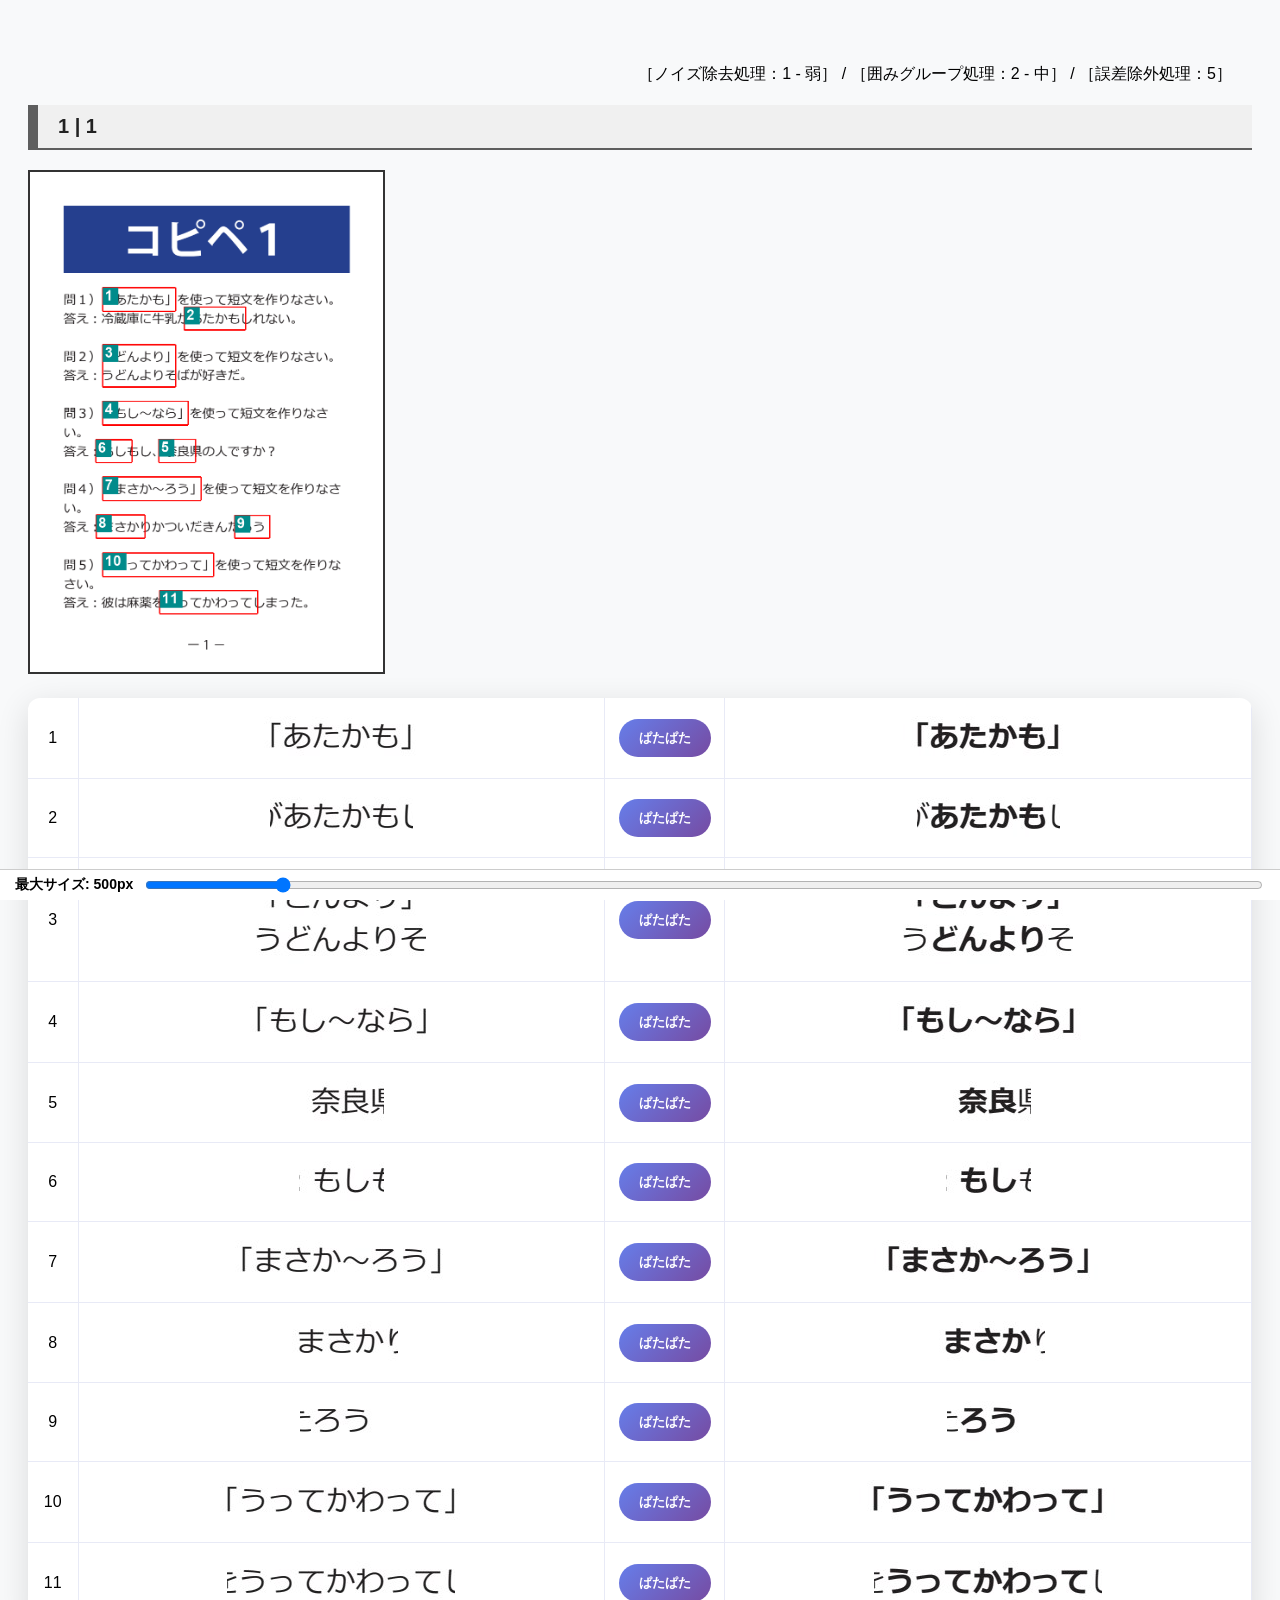
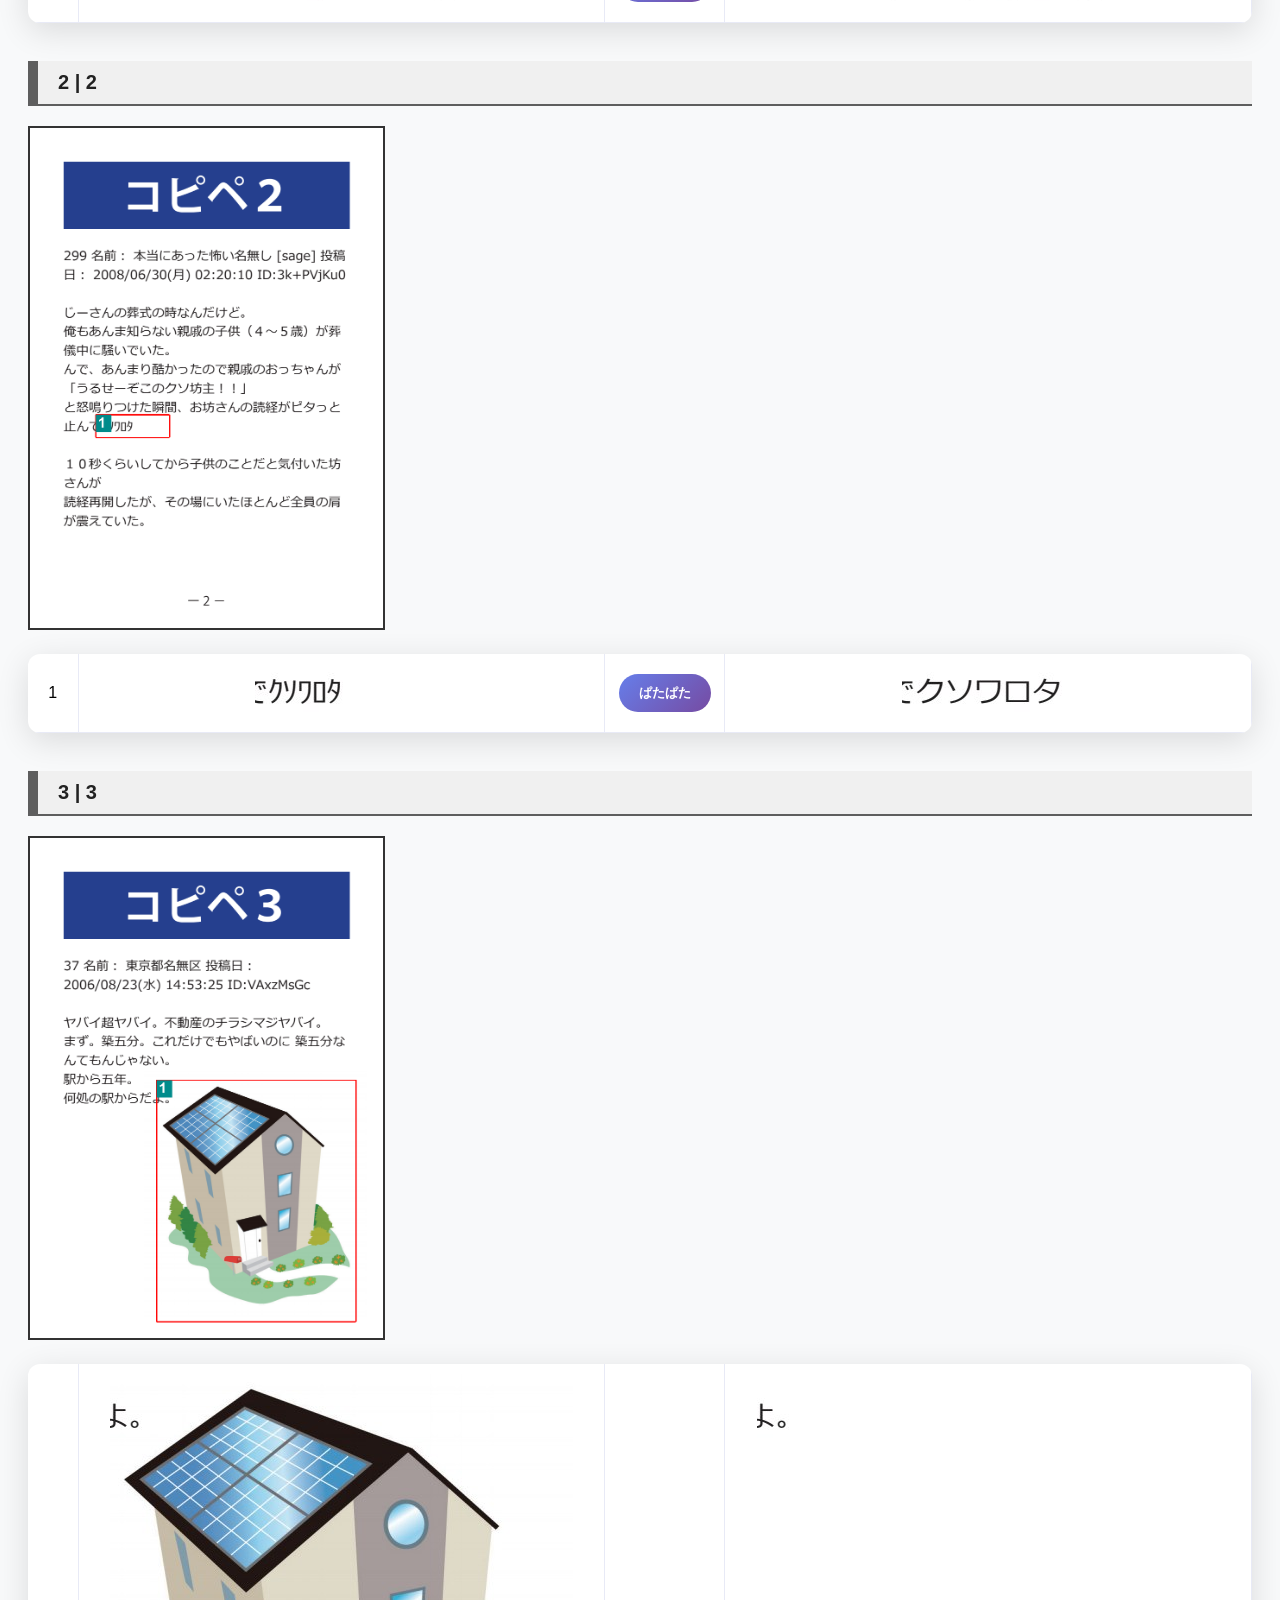
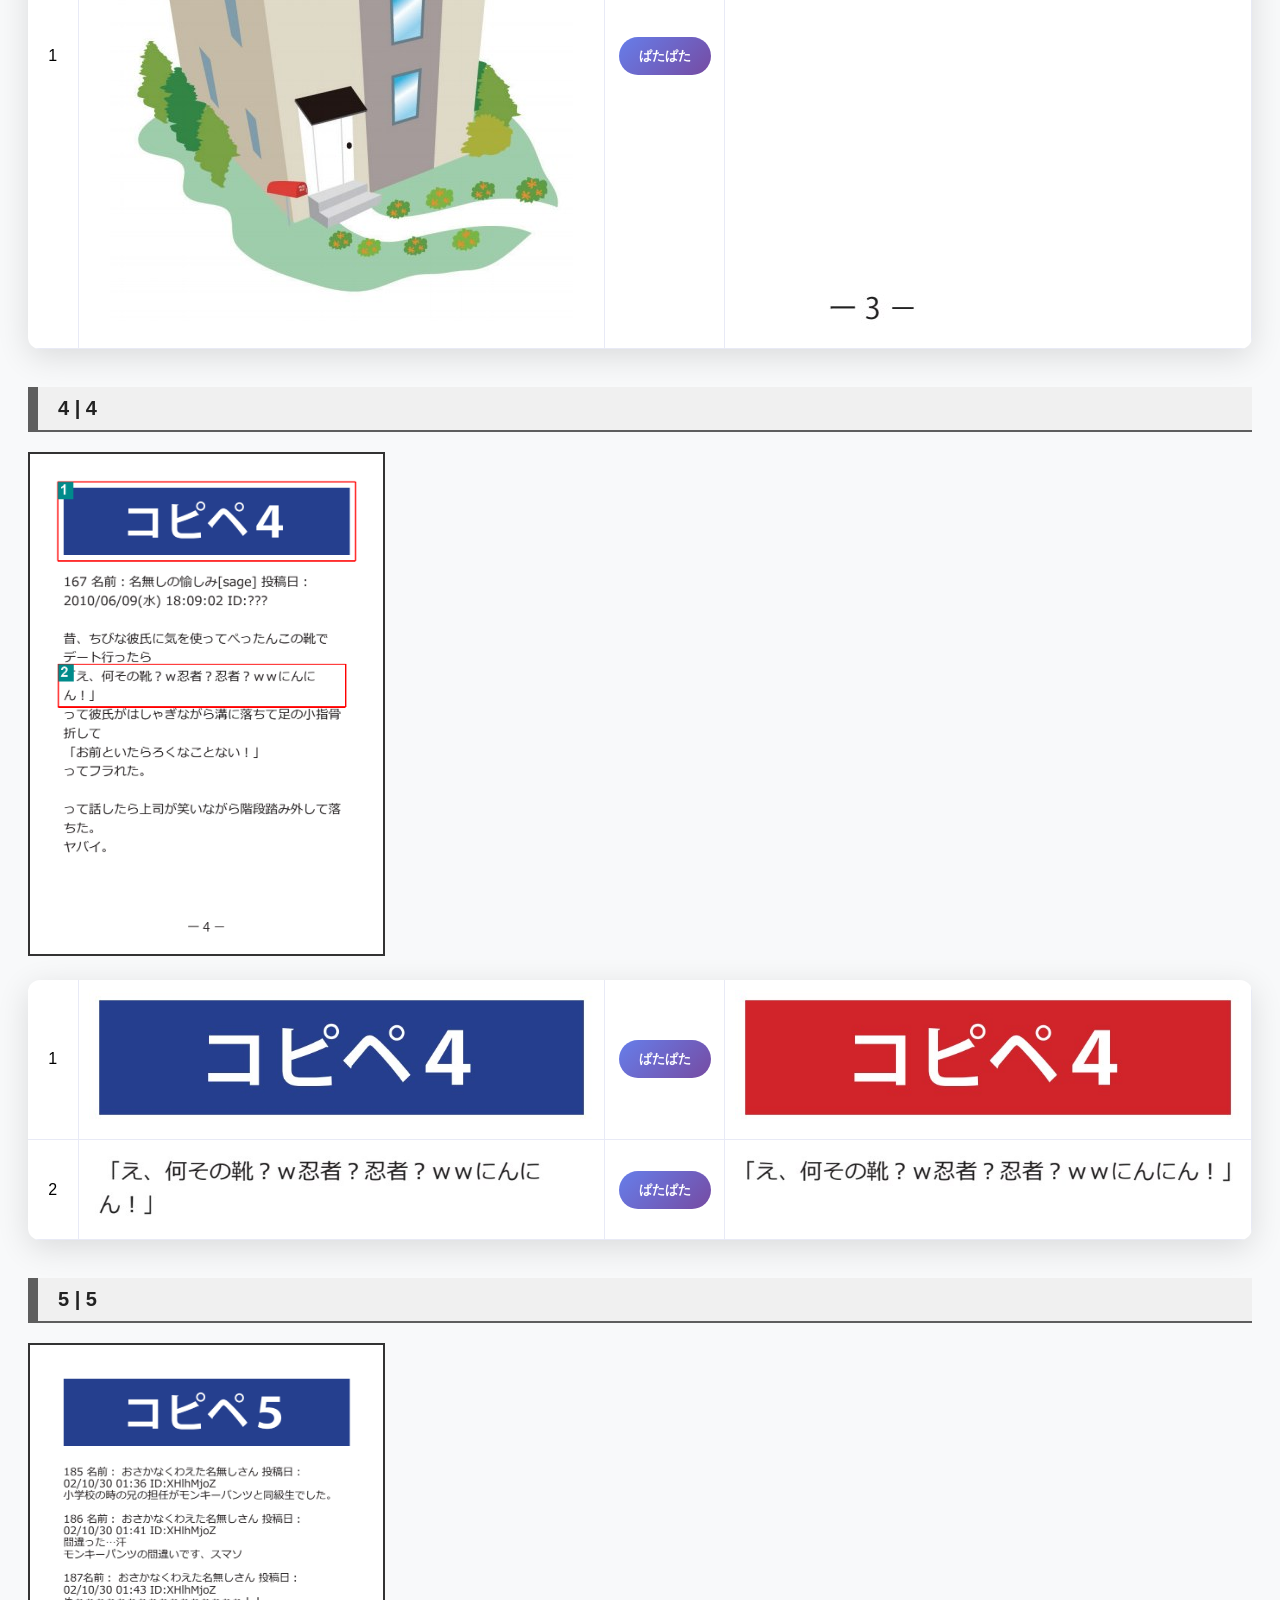
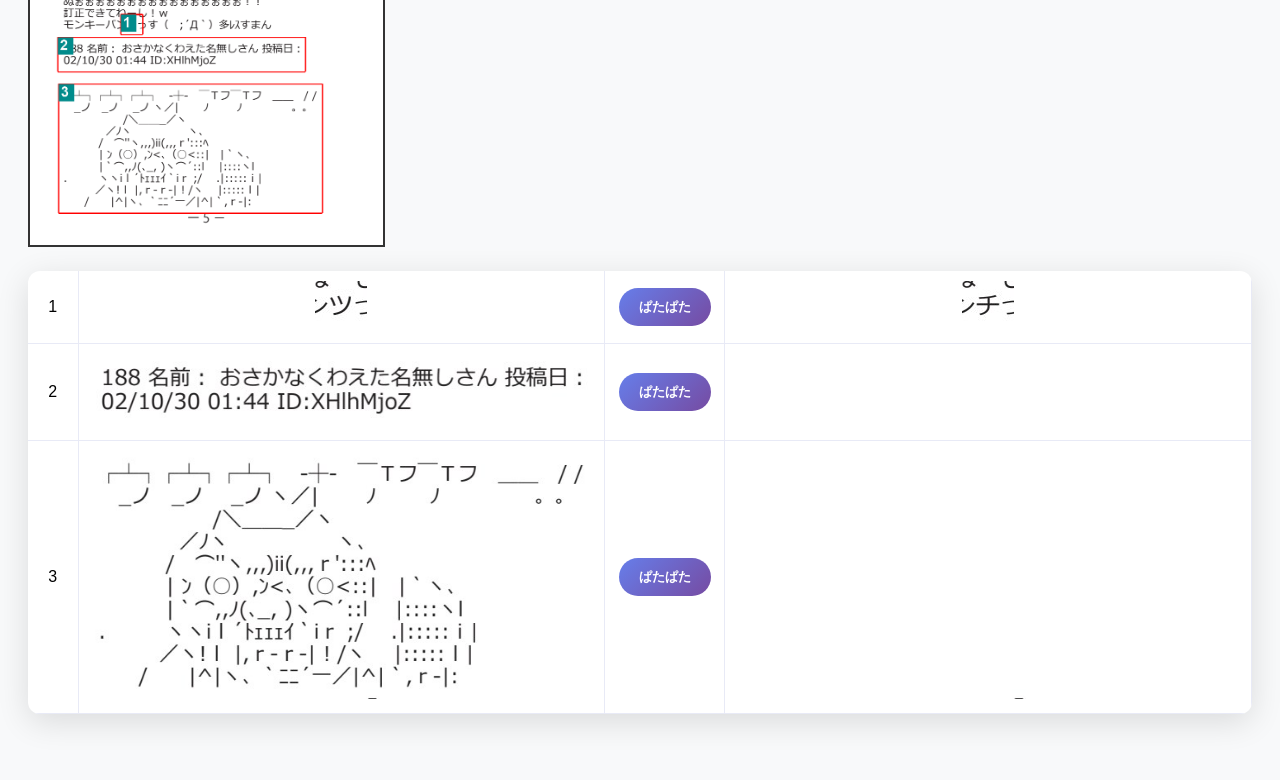
==== patapataList.html @ dcbbd9a2 "Add files via upload" ====
﻿<!DOCTYPE html>
<html><head><meta charset='utf-8'>
<title>ぱたぱた差分リスト</title>

<style>
body{font-family:'Segoe UI',sans-serif;background:#f8f9fa;padding:40px 20px}
h3{padding:.5em 1em;border-left:10px solid #5e5e5e;border-bottom:2px solid #5e5e5e;background:#f0f0f0;font-size:1.25rem;font-weight:bold;color:#222}
table{border-collapse:collapse;background:#fff;box-shadow:0 8px 32px rgba(0,0,0,.12);width:100%;table-layout:fixed;border-radius:12px;overflow:hidden}
td{border-bottom:1px solid #e8eaf6;border-right:1px solid #e8eaf6;padding:10px;text-align:center;vertical-align:middle}
.target-image{max-width:100%;height:auto;cursor:pointer}
.target-image:hover{transform:scale(1.05)}
.switch-btn{padding:10px 20px;cursor:pointer;background:linear-gradient(135deg,#667eea 0%,#764ba2 100%);color:#fff;border:none;border-radius:25px;font-weight:600}
@media print{
*{box-shadow:none!important;border-radius:0!important}
.no-print{display:none!important}
h3{break-before:page;background:#DDD!important;color:#000!important}
table{width:100%!important;border:1px solid #000!important;border-collapse:collapse}
td{border:1px solid #000!important}
.target-image{max-width:270px!important}
}
#modalOverlay{display:none;position:fixed;top:0;left:0;width:100vw;height:100vh;background:rgba(0,0,0,.8);z-index:1000;align-items:center;justify-content:center}
#modalContainer{width:95vw;height:95vh;display:flex;flex-direction:column}
#thresholdSlider,#zoomSlider{width:120px}
#toolbarHelp{flex:1;min-width:200px}
#diffCanvas{position:absolute;left:0;top:0;width:100%;height:100%;pointer-events:none}
#closeBtn,#diffModeBtn{padding:8px 16px;cursor:pointer}
#cursors{width:40px;height:40px;padding:0;justify-content:center;align-items:center;font-size:16px;cursor:pointer;background-color:#ddd;border:none;border-radius:50%}
#imageWrapper{flex:1;overflow:auto;display:flex;justify-content:flex-start;align-items:flex-start;min-height:0}
#imageWrapper.scrollable,#imageWrapper.scrollable *{cursor:grab}
#imageWrapper.dragging,#imageWrapper.dragging *{cursor:grabbing!important;user-select:none}
#toolbar{flex-shrink:0;display:flex;align-items:center;flex-wrap:wrap;gap:8px;background:rgba(255,255,255,.95);padding:8px 12px;border-top:1px solid #ccc}
#imageInner{display:inline-block;position:relative;flex-shrink:0;margin:auto}
#modalImgA{width:auto;height:auto;display:block;filter:url(#toBlueMono)}
#modalImgB{position:absolute;top:0;left:0;opacity:1;mix-blend-mode:multiply;cursor:default;user-select:none;transition:visibility .1s;filter:url(#toRedMono)}
</style>
<script>
let draggedElementId=null,originalMap={},swappedRows={},diffModeOn=false,DIFF_THRESHOLD=70;
function openModal(id){
  document.getElementById('bottomToolbar').style.display='none';
  const imgA=document.getElementById('imgA_'+id),imgB=document.getElementById('imgB_'+id),
        modalImgA=document.getElementById('modalImgA'),modalImgB=document.getElementById('modalImgB');
  if(imgA&&imgB){
    modalImgA.src=imgA.src;modalImgB.src=imgB.src;
    modalImgB.style.top='0px';modalImgB.style.left='0px';
    modalImgA.style.visibility=modalImgB.style.visibility='visible';
    document.getElementById('modalOverlay').style.display='flex';
    setTimeout(()=>{
      applyZoom();
      const wrapper=document.getElementById('imageWrapper');
      wrapper.scrollLeft=(wrapper.scrollWidth-wrapper.clientWidth)/2;
      wrapper.scrollTop=(wrapper.scrollHeight-wrapper.clientHeight)/2;
      diffModeOn?showDiffMode():showNormalMode()
    },50)
  }
}
function showDiffMode(){
  renderDiffHighlight();
  document.getElementById('diffCanvas').style.display='block';
  document.getElementById('modalImgA').style.opacity=document.getElementById('modalImgB').style.opacity=0;
  document.getElementById('diffModeBtn').textContent='通常表示';
  document.getElementById('thresholdControls').style.display='';
  diffModeOn=true
}
function showNormalMode(){
  document.getElementById('diffCanvas').style.display='none';
  document.getElementById('modalImgA').style.opacity=document.getElementById('modalImgB').style.opacity=1;
  document.getElementById('diffModeBtn').textContent='差分表示';
  document.getElementById('thresholdControls').style.display='none';
  diffModeOn=false
}
function toggleDiffMode(){diffModeOn?showNormalMode():showDiffMode()}
function closeModal(){
  document.getElementById('modalOverlay').style.display='none';
  document.getElementById('bottomToolbar').style.display='flex'
}
window.addEventListener('load',()=>{
  document.querySelectorAll('tr').forEach(tr=>{
    const a=tr.querySelector('img[id^="imgA_"]'),b=tr.querySelector('img[id^="imgB_"]');
    if(a&&b){
      const id=a.id.replace('imgA_','');
      originalMap[id]={a:a.src,b:b.src};
      [a,b].forEach(img=>{
        img.draggable=true;
        img.addEventListener('dragstart',handleDragStart);
        img.addEventListener('dragend',handleDragEnd);
        img.addEventListener('dragover',handleDragOver);
        img.addEventListener('drop',handleDrop);
        img.onclick=()=>openModal(id)
      })
    }
  });
  document.getElementById('imageWrapper').addEventListener('wheel',function(e){
    e.preventDefault();
    const slider=document.getElementById('zoomSlider');
    let zoom=parseInt(slider.value)+(e.deltaY<0?10:-10);
    slider.value=Math.max(parseInt(slider.min),Math.min(parseInt(slider.max),zoom));
    document.getElementById('zoomValue').textContent=slider.value+'%';
    applyZoom()
  },{passive:false});
  document.getElementById('zoomSlider').addEventListener('input',function(){document.getElementById('zoomValue').textContent=this.value+'%';applyZoom()});
  document.getElementById('thresholdSlider').addEventListener('input',function(){
    DIFF_THRESHOLD=parseInt(this.value);
    document.getElementById('thresholdValue').textContent=DIFF_THRESHOLD;
    if(diffModeOn)renderDiffHighlight()
  });
  setupImageWrapperDragScroll();
  window.addEventListener('resize',updateWrapperScrollable)
});
document.addEventListener('keydown',e=>{
  const modal=document.getElementById('modalOverlay'),modalImgB=document.getElementById('modalImgB');
  if(modal.style.display!=='flex')return;
  if(e.key==='Escape'){closeModal();return}
  const step=e.shiftKey?10:1;
  let left=parseFloat(modalImgB.style.left||0),top=parseFloat(modalImgB.style.top||0),moved=false;
  if(['ArrowLeft','ArrowRight','ArrowUp','ArrowDown'].includes(e.key))e.preventDefault();
  if(e.key==='ArrowLeft'){left-=step;moved=true}
  else if(e.key==='ArrowRight'){left+=step;moved=true}
  else if(e.key==='ArrowUp'){top-=step;moved=true}
  else if(e.key==='ArrowDown'){top+=step;moved=true}
  if(moved){modalImgB.style.left=left+'px';modalImgB.style.top=top+'px';renderDiffHighlight()}
});
function swapRow(id){
  const a=document.getElementById('imgA_'+id),b=document.getElementById('imgB_'+id),tmp=a.src;
  a.src=b.src;b.src=tmp;
  swappedRows[id]=!swappedRows[id];
  document.getElementById('btn_'+id).style.background=swappedRows[id]?'linear-gradient(135deg,#e74c3c 0%,#c0392b 100%)':'linear-gradient(135deg,#667eea 0%,#764ba2 100%)'
}
window.addEventListener('beforeprint',()=>{
  for(var id in originalMap){
    const a=document.getElementById('imgA_'+id),b=document.getElementById('imgB_'+id);
    if(a&&b){a.src=originalMap[id].a;b.src=originalMap[id].b}
  }
});
function handleDragStart(e){draggedElementId=e.target.id;e.dataTransfer.effectAllowed='copyMove';e.target.style.opacity='0.4'}
function handleDragEnd(e){e.target.style.opacity='1'}
function handleDragOver(e){e.preventDefault()}
function handleDrop(e){
  e.preventDefault();
  const sourceImg=document.getElementById(draggedElementId);
  if(!sourceImg||sourceImg===e.target)return;
  const tempSrc=sourceImg.src;sourceImg.src=e.target.src;e.target.src=tempSrc
}
function renderDiffHighlight(){
  const imgA=document.getElementById('modalImgA'),imgB=document.getElementById('modalImgB'),canvas=document.getElementById('diffCanvas');
  if(!imgA.src||!imgB.src||!imgA.naturalWidth)return;
  const w=imgA.naturalWidth,h=imgA.naturalHeight;
  canvas.width=w;canvas.height=h;canvas.style.width=imgA.clientWidth+'px';canvas.style.height=imgA.clientHeight+'px';
  const cA=document.createElement('canvas'),cB=document.createElement('canvas');
  cA.width=cB.width=w;cA.height=cB.height=h;
  cA.getContext('2d').drawImage(imgA,0,0,w,h);
  const scale=w/(imgA.clientWidth||w);
  cB.getContext('2d').drawImage(imgB,parseFloat(imgB.style.left||0)*scale,parseFloat(imgB.style.top||0)*scale,w,h);
  const dataA=cA.getContext('2d').getImageData(0,0,w,h).data,dataB=cB.getContext('2d').getImageData(0,0,w,h).data,out=canvas.getContext('2d').createImageData(w,h);
  for(let i=0;i<dataA.length;i+=4){
    const diff=Math.abs(dataA[i]-dataB[i])+Math.abs(dataA[i+1]-dataB[i+1])+Math.abs(dataA[i+2]-dataB[i+2]);
    if(dataB[i+3]>0&&diff>DIFF_THRESHOLD){out.data[i]=255;out.data[i+1]=0;out.data[i+2]=255;out.data[i+3]=255}
    else{
      const gray=(dataA[i]+dataA[i+1]+dataA[i+2])/3,dimmed=255-(255-gray)*0.35;
      out.data[i]=out.data[i+1]=out.data[i+2]=dimmed;out.data[i+3]=255
    }
  }
  canvas.getContext('2d').putImageData(out,0,0)
}
function applyZoom(){
  const imgA=document.getElementById('modalImgA'),imgB=document.getElementById('modalImgB'),zoom=parseInt(document.getElementById('zoomSlider').value)/100;
  const wrapper=document.getElementById('imageWrapper');
  const oldW=parseFloat(imgA.style.width)||imgA.naturalWidth||1;
  const oldH=parseFloat(imgA.style.height)||imgA.naturalHeight||1;
  const wasScrollable=wrapper.classList.contains('scrollable');
  const centerX=wasScrollable?(wrapper.scrollLeft+wrapper.clientWidth/2):(oldW/2);
  const centerY=wasScrollable?(wrapper.scrollTop+wrapper.clientHeight/2):(oldH/2);
  const w=Math.round(imgA.naturalWidth*zoom),h=Math.round(imgA.naturalHeight*zoom);
  imgA.style.width=imgB.style.width=document.getElementById('diffCanvas').style.width=w+'px';
  imgA.style.height=imgB.style.height=document.getElementById('diffCanvas').style.height=h+'px';
  if(diffModeOn)renderDiffHighlight();
  updateWrapperScrollable();
  const ratioX=w/oldW,ratioY=h/oldH;
  wrapper.scrollLeft=centerX*ratioX-wrapper.clientWidth/2;
  wrapper.scrollTop=centerY*ratioY-wrapper.clientHeight/2;
}
function updateWrapperScrollable(){
  const wrapper=document.getElementById('imageWrapper');
  wrapper.classList.toggle('scrollable',wrapper.scrollWidth>wrapper.clientWidth||wrapper.scrollHeight>wrapper.clientHeight)
}
function setupImageWrapperDragScroll(){
  const wrapper=document.getElementById('imageWrapper');
  let isDragging=false,startX=0,startY=0,startScrollLeft=0,startScrollTop=0;
  wrapper.addEventListener('mousedown',e=>{
    if(!wrapper.classList.contains('scrollable'))return;
    isDragging=true;startX=e.pageX;startY=e.pageY;
    startScrollLeft=wrapper.scrollLeft;startScrollTop=wrapper.scrollTop;
    wrapper.classList.add('dragging');e.preventDefault()
  });
  document.addEventListener('mousemove',e=>{
    if(!isDragging)return;
    e.preventDefault();
    wrapper.scrollLeft=startScrollLeft-(e.pageX-startX);
    wrapper.scrollTop=startScrollTop-(e.pageY-startY)
  });
  document.addEventListener('mouseup',()=>{if(isDragging){isDragging=false;wrapper.classList.remove('dragging')}});
  wrapper.addEventListener('mouseleave',()=>{if(isDragging){isDragging=false;wrapper.classList.remove('dragging')}})
}
function updateImageSize(val){
  document.getElementById('val_size').innerText=val;
  const targetSize=parseInt(val),images=document.getElementsByClassName('target-image');
  for(let img of images){
    const nw=img.naturalWidth,nh=img.naturalHeight;
    if(!nw||!nh)continue;
    const maxWidthPx=Math.min(targetSize,nw),maxHeightPx=maxWidthPx*(nh/nw);
    img.style.maxWidth=`calc(min(${maxWidthPx}px, 100%))`;
    img.style.maxHeight=maxHeightPx+'px';img.style.width='auto';img.style.height='auto'
  }
}
function moveOverlay(dx,dy){
  const modalImgB=document.getElementById('modalImgB');
  modalImgB.style.left=(parseFloat(modalImgB.style.left||0)+dx)+'px';
  modalImgB.style.top=(parseFloat(modalImgB.style.top||0)+dy)+'px';
  if(diffModeOn)renderDiffHighlight()
}
let moveInterval=null,delayTimeout=null;
function startMoving(dx,dy){
  stopMoving();moveOverlay(dx,dy);
  delayTimeout=setTimeout(()=>{moveInterval=setInterval(()=>moveOverlay(dx,dy),50)},300)
}
function stopMoving(){
  if(delayTimeout){clearTimeout(delayTimeout);delayTimeout=null}
  if(moveInterval){clearInterval(moveInterval);moveInterval=null}
}
</script>
</head><body>
<svg width="0" height="0" style="position:absolute"><defs><filter id="toBlueMono"><feColorMatrix type="matrix" values="0.33 0.33 0.33 0 0 0 0 0 0 1 0 0 0 0 1 0 0 0 1 0"/></filter><filter id="toRedMono"><feColorMatrix type="matrix" values="0 0 0 0 1 0.33 0.33 0.33 0 0 0 0 0 0 1 0 0 0 1 0"/></filter></defs></svg>
<div class="no-print" style='text-align: right; margin: 10px 20px;'>
<p>［ノイズ除去処理：1 - 弱］ / ［囲みグループ処理：2 - 中］ / ［誤差除外処理：5］</p>
</div>
<div id="bottomToolbar" class="no-print" style='position: fixed; bottom: 0; left: 0; width: 100%; box-sizing: border-box; background: #ffffff; border-top: 1px solid #ccc; padding: 5px 15px; z-index: 9999; display: flex; align-items: center; gap: 10px;'>
  <label style='font-weight: bold; white-space: nowrap; font-size: 14px;'>
    最大サイズ: <span id="val_size">500</span>px
  </label>
  <input type="range" id="range_size" min="300" max="2000" step="10" value="500" 
         oninput="updateImageSize(this.value)" style="flex-grow: 1; min-width: 50px;">
</div>
<div class='report-section'>
  <h3>1 | 1</h3>
  <div style='margin-bottom: 20px;'>
    <img src='[data-uri]' style='width: 353px; height: 500px; border: 2px solid #333;' />
  </div>
  <table>
    <colgroup><col style='width: 50px;'><col style='width: 45%;'><col class='no-print' style='width: 120px;'><col style='width: 45%;'></colgroup>
    <tr>
      <td>1</td>
<td><img id='imgA_78ed1a02_1' src='[data-uri]' class='target-image'></td>
<td class='no-print'><button id='btn_78ed1a02_1' class='switch-btn' onclick='swapRow("78ed1a02_1")'>ぱたぱた</button></td>
<td><img id='imgB_78ed1a02_1' src='[data-uri]' class='target-image'></td>
    </tr>
    <tr>
      <td>2</td>
<td><img id='imgA_78ed1a02_2' src='[data-uri]' class='target-image'></td>
<td class='no-print'><button id='btn_78ed1a02_2' class='switch-btn' onclick='swapRow("78ed1a02_2")'>ぱたぱた</button></td>
<td><img id='imgB_78ed1a02_2' src='[data-uri]' class='target-image'></td>
    </tr>
    <tr>
      <td>3</td>
<td><img id='imgA_78ed1a02_3' src='[data-uri]' class='target-image'></td>
<td class='no-print'><button id='btn_78ed1a02_3' class='switch-btn' onclick='swapRow("78ed1a02_3")'>ぱたぱた</button></td>
<td><img id='imgB_78ed1a02_3' src='[data-uri]' class='target-image'></td>
    </tr>
    <tr>
      <td>4</td>
<td><img id='imgA_78ed1a02_4' src='[data-uri]' class='target-image'></td>
<td class='no-print'><button id='btn_78ed1a02_4' class='switch-btn' onclick='swapRow("78ed1a02_4")'>ぱたぱた</button></td>
<td><img id='imgB_78ed1a02_4' src='[data-uri]' class='target-image'></td>
    </tr>
    <tr>
      <td>5</td>
<td><img id='imgA_78ed1a02_5' src='[data-uri]' class='target-image'></td>
<td class='no-print'><button id='btn_78ed1a02_5' class='switch-btn' onclick='swapRow("78ed1a02_5")'>ぱたぱた</button></td>
<td><img id='imgB_78ed1a02_5' src='[data-uri]' class='target-image'></td>
    </tr>
    <tr>
      <td>6</td>
<td><img id='imgA_78ed1a02_6' src='[data-uri]' class='target-image'></td>
<td class='no-print'><button id='btn_78ed1a02_6' class='switch-btn' onclick='swapRow("78ed1a02_6")'>ぱたぱた</button></td>
<td><img id='imgB_78ed1a02_6' src='[data-uri]' class='target-image'></td>
    </tr>
    <tr>
      <td>7</td>
<td><img id='imgA_78ed1a02_7' src='[data-uri]' class='target-image'></td>
<td class='no-print'><button id='btn_78ed1a02_7' class='switch-btn' onclick='swapRow("78ed1a02_7")'>ぱたぱた</button></td>
<td><img id='imgB_78ed1a02_7' src='[data-uri]' class='target-image'></td>
    </tr>
    <tr>
      <td>8</td>
<td><img id='imgA_78ed1a02_8' src='[data-uri]' class='target-image'></td>
<td class='no-print'><button id='btn_78ed1a02_8' class='switch-btn' onclick='swapRow("78ed1a02_8")'>ぱたぱた</button></td>
<td><img id='imgB_78ed1a02_8' src='[data-uri]' class='target-image'></td>
    </tr>
    <tr>
      <td>9</td>
<td><img id='imgA_78ed1a02_9' src='[data-uri]' class='target-image'></td>
<td class='no-print'><button id='btn_78ed1a02_9' class='switch-btn' onclick='swapRow("78ed1a02_9")'>ぱたぱた</button></td>
<td><img id='imgB_78ed1a02_9' src='[data-uri]' class='target-image'></td>
    </tr>
    <tr>
      <td>10</td>
<td><img id='imgA_78ed1a02_10' src='[data-uri]' class='target-image'></td>
<td class='no-print'><button id='btn_78ed1a02_10' class='switch-btn' onclick='swapRow("78ed1a02_10")'>ぱたぱた</button></td>
<td><img id='imgB_78ed1a02_10' src='[data-uri]' class='target-image'></td>
    </tr>
    <tr>
      <td>11</td>
<td><img id='imgA_78ed1a02_11' src='[data-uri]' class='target-image'></td>
<td class='no-print'><button id='btn_78ed1a02_11' class='switch-btn' onclick='swapRow("78ed1a02_11")'>ぱたぱた</button></td>
<td><img id='imgB_78ed1a02_11' src='[data-uri]' class='target-image'></td>
    </tr>
  </table>
</div><br>
<div class='report-section'>
  <h3>2 | 2</h3>
  <div style='margin-bottom: 20px;'>
    <img src='[data-uri]' style='width: 353px; height: 500px; border: 2px solid #333;' />
  </div>
  <table>
    <colgroup><col style='width: 50px;'><col style='width: 45%;'><col class='no-print' style='width: 120px;'><col style='width: 45%;'></colgroup>
    <tr>
      <td>1</td>
<td><img id='imgA_dc568512_1' src='[data-uri]' class='target-image'></td>
<td class='no-print'><button id='btn_dc568512_1' class='switch-btn' onclick='swapRow("dc568512_1")'>ぱたぱた</button></td>
<td><img id='imgB_dc568512_1' src='[data-uri]' class='target-image'></td>
    </tr>
  </table>
</div><br>
<div class='report-section'>
  <h3>3 | 3</h3>
  <div style='margin-bottom: 20px;'>
    <img src='[data-uri]' style='width: 353px; height: 500px; border: 2px solid #333;' />
  </div>
  <table>
    <colgroup><col style='width: 50px;'><col style='width: 45%;'><col class='no-print' style='width: 120px;'><col style='width: 45%;'></colgroup>
    <tr>
      <td>1</td>
<td><img id='imgA_bc2ca610_1' src='[data-uri]' class='target-image'></td>
<td class='no-print'><button id='btn_bc2ca610_1' class='switch-btn' onclick='swapRow("bc2ca610_1")'>ぱたぱた</button></td>
<td><img id='imgB_bc2ca610_1' src='[data-uri]' class='target-image'></td>
    </tr>
  </table>
</div><br>
<div class='report-section'>
  <h3>4 | 4</h3>
  <div style='margin-bottom: 20px;'>
    <img src='[data-uri]' style='width: 353px; height: 500px; border: 2px solid #333;' />
  </div>
  <table>
    <colgroup><col style='width: 50px;'><col style='width: 45%;'><col class='no-print' style='width: 120px;'><col style='width: 45%;'></colgroup>
    <tr>
      <td>1</td>
<td><img id='imgA_cd7bc5fa_1' src='[data-uri]' class='target-image'></td>
<td class='no-print'><button id='btn_cd7bc5fa_1' class='switch-btn' onclick='swapRow("cd7bc5fa_1")'>ぱたぱた</button></td>
<td><img id='imgB_cd7bc5fa_1' src='[data-uri]' class='target-image'></td>
    </tr>
    <tr>
      <td>2</td>
<td><img id='imgA_cd7bc5fa_2' src='[data-uri]' class='target-image'></td>
<td class='no-print'><button id='btn_cd7bc5fa_2' class='switch-btn' onclick='swapRow("cd7bc5fa_2")'>ぱたぱた</button></td>
<td><img id='imgB_cd7bc5fa_2' src='[data-uri]' class='target-image'></td>
    </tr>
  </table>
</div><br>
<div class='report-section'>
  <h3>5 | 5</h3>
  <div style='margin-bottom: 20px;'>
    <img src='[data-uri]' style='width: 353px; height: 500px; border: 2px solid #333;' />
  </div>
  <table>
    <colgroup><col style='width: 50px;'><col style='width: 45%;'><col class='no-print' style='width: 120px;'><col style='width: 45%;'></colgroup>
    <tr>
      <td>1</td>
<td><img id='imgA_fcc942e6_1' src='[data-uri]' class='target-image'></td>
<td class='no-print'><button id='btn_fcc942e6_1' class='switch-btn' onclick='swapRow("fcc942e6_1")'>ぱたぱた</button></td>
<td><img id='imgB_fcc942e6_1' src='[data-uri]' class='target-image'></td>
    </tr>
    <tr>
      <td>2</td>
<td><img id='imgA_fcc942e6_2' src='[data-uri]' class='target-image'></td>
<td class='no-print'><button id='btn_fcc942e6_2' class='switch-btn' onclick='swapRow("fcc942e6_2")'>ぱたぱた</button></td>
<td><img id='imgB_fcc942e6_2' src='[data-uri]' class='target-image'></td>
    </tr>
    <tr>
      <td>3</td>
<td><img id='imgA_fcc942e6_3' src='[data-uri]' class='target-image'></td>
<td class='no-print'><button id='btn_fcc942e6_3' class='switch-btn' onclick='swapRow("fcc942e6_3")'>ぱたぱた</button></td>
<td><img id='imgB_fcc942e6_3' src='[data-uri]' class='target-image'></td>
    </tr>
  </table>
</div><br>
<div id="modalOverlay" onclick="closeModal()"><div id="modalContainer" onclick="event.stopPropagation()"><div id="imageWrapper"><div id="imageInner"><img id="modalImgA" draggable="false"><img id="modalImgB" draggable="false"><canvas id="diffCanvas"></canvas></div></div><div id="toolbar"><button id="diffModeBtn" onclick="toggleDiffMode()">差分表示</button><span id="thresholdControls" style="margin-left:15px;display:none">差分感度<input type="range" id="thresholdSlider" min="30" max="400" value="70"><span id="thresholdValue">70</span></span><span style="margin-left:20px">倍率<input type="range" id="zoomSlider" min="30" max="1000" value="100" step="10"><span id="zoomValue">100%</span></span><span id="moveControls"> 位置調整 <button id="cursors" onmousedown="startMoving(-1,0)" onmouseup="stopMoving()" onmouseleave="stopMoving()">←</button><button id="cursors" onmousedown="startMoving(0,-1)" onmouseup="stopMoving()" onmouseleave="stopMoving()">↑</button><button id="cursors" onmousedown="startMoving(0,1)" onmouseup="stopMoving()" onmouseleave="stopMoving()">↓</button><button id="cursors" onmousedown="startMoving(1,0)" onmouseup="stopMoving()" onmouseleave="stopMoving()">→</button></span><button id="closeBtn" onclick="closeModal()" style="margin-left:auto">閉じる</button></div></div></div>
</body></html>
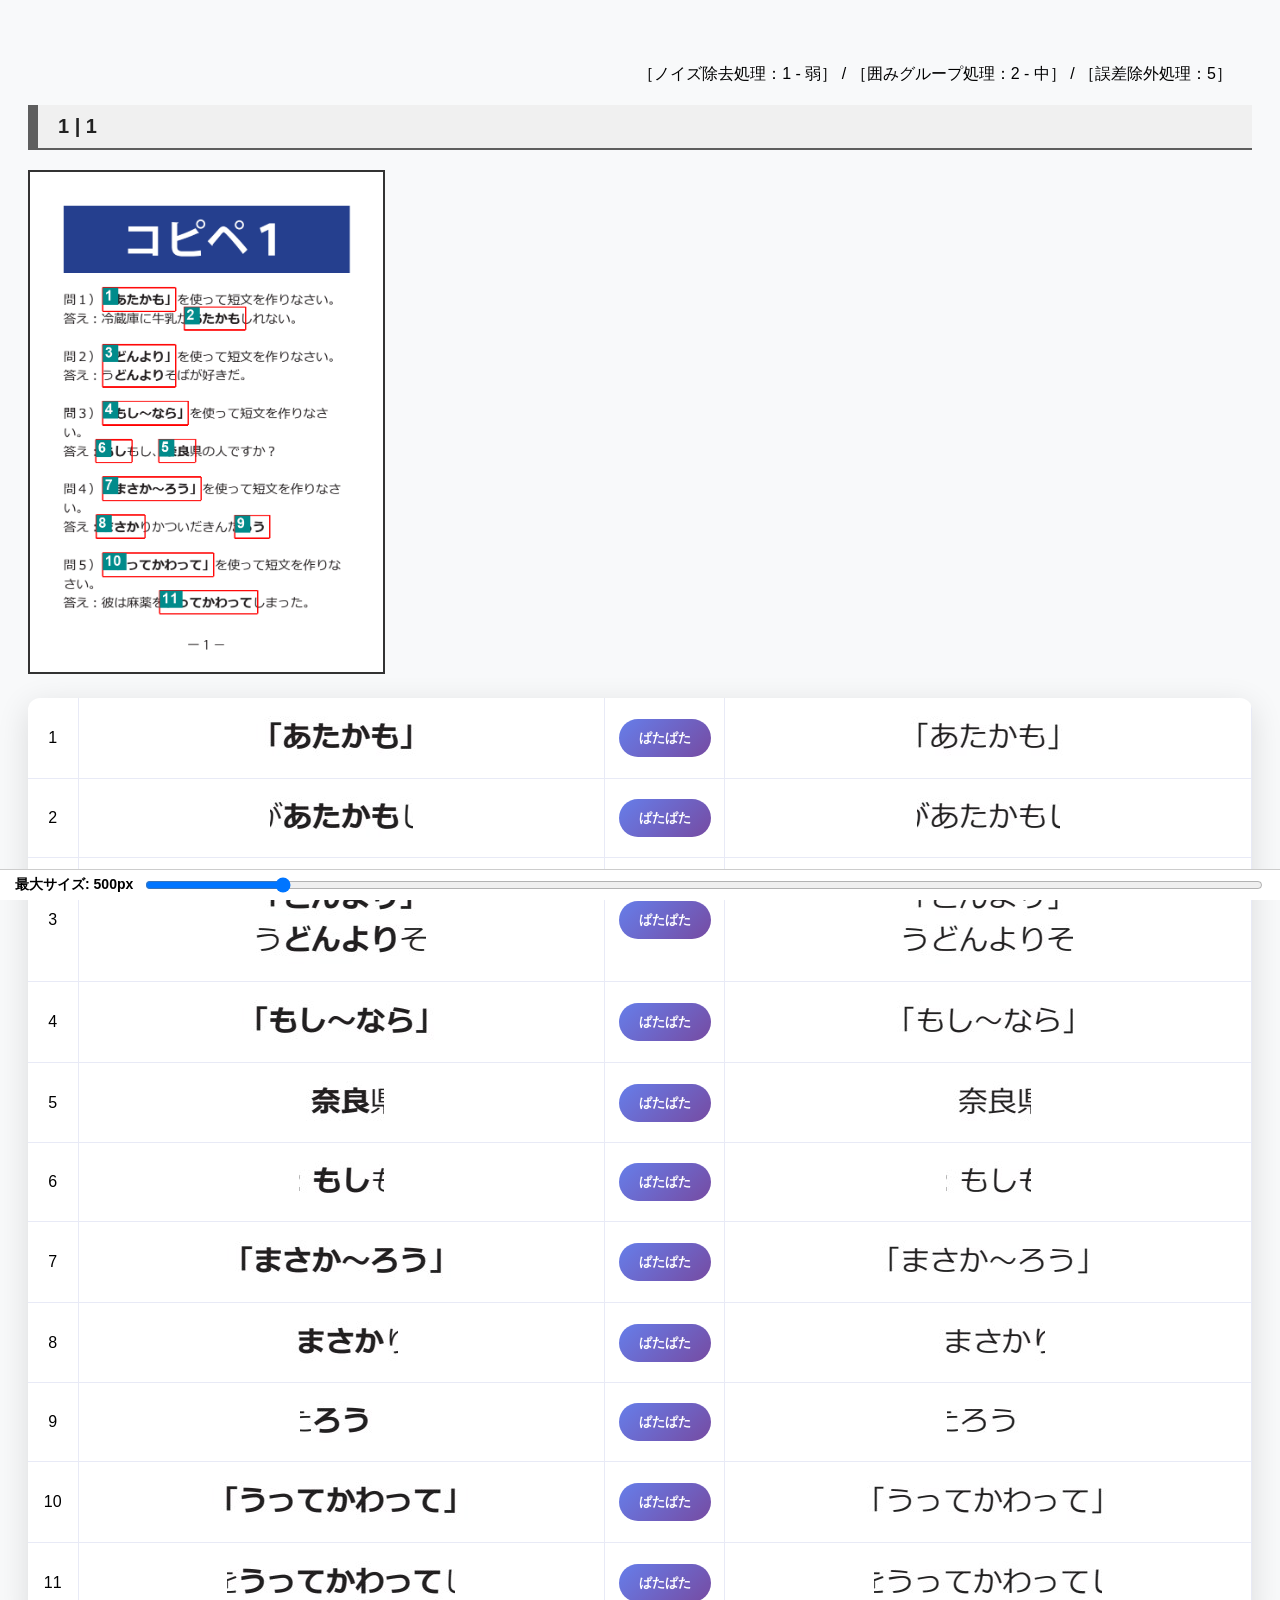
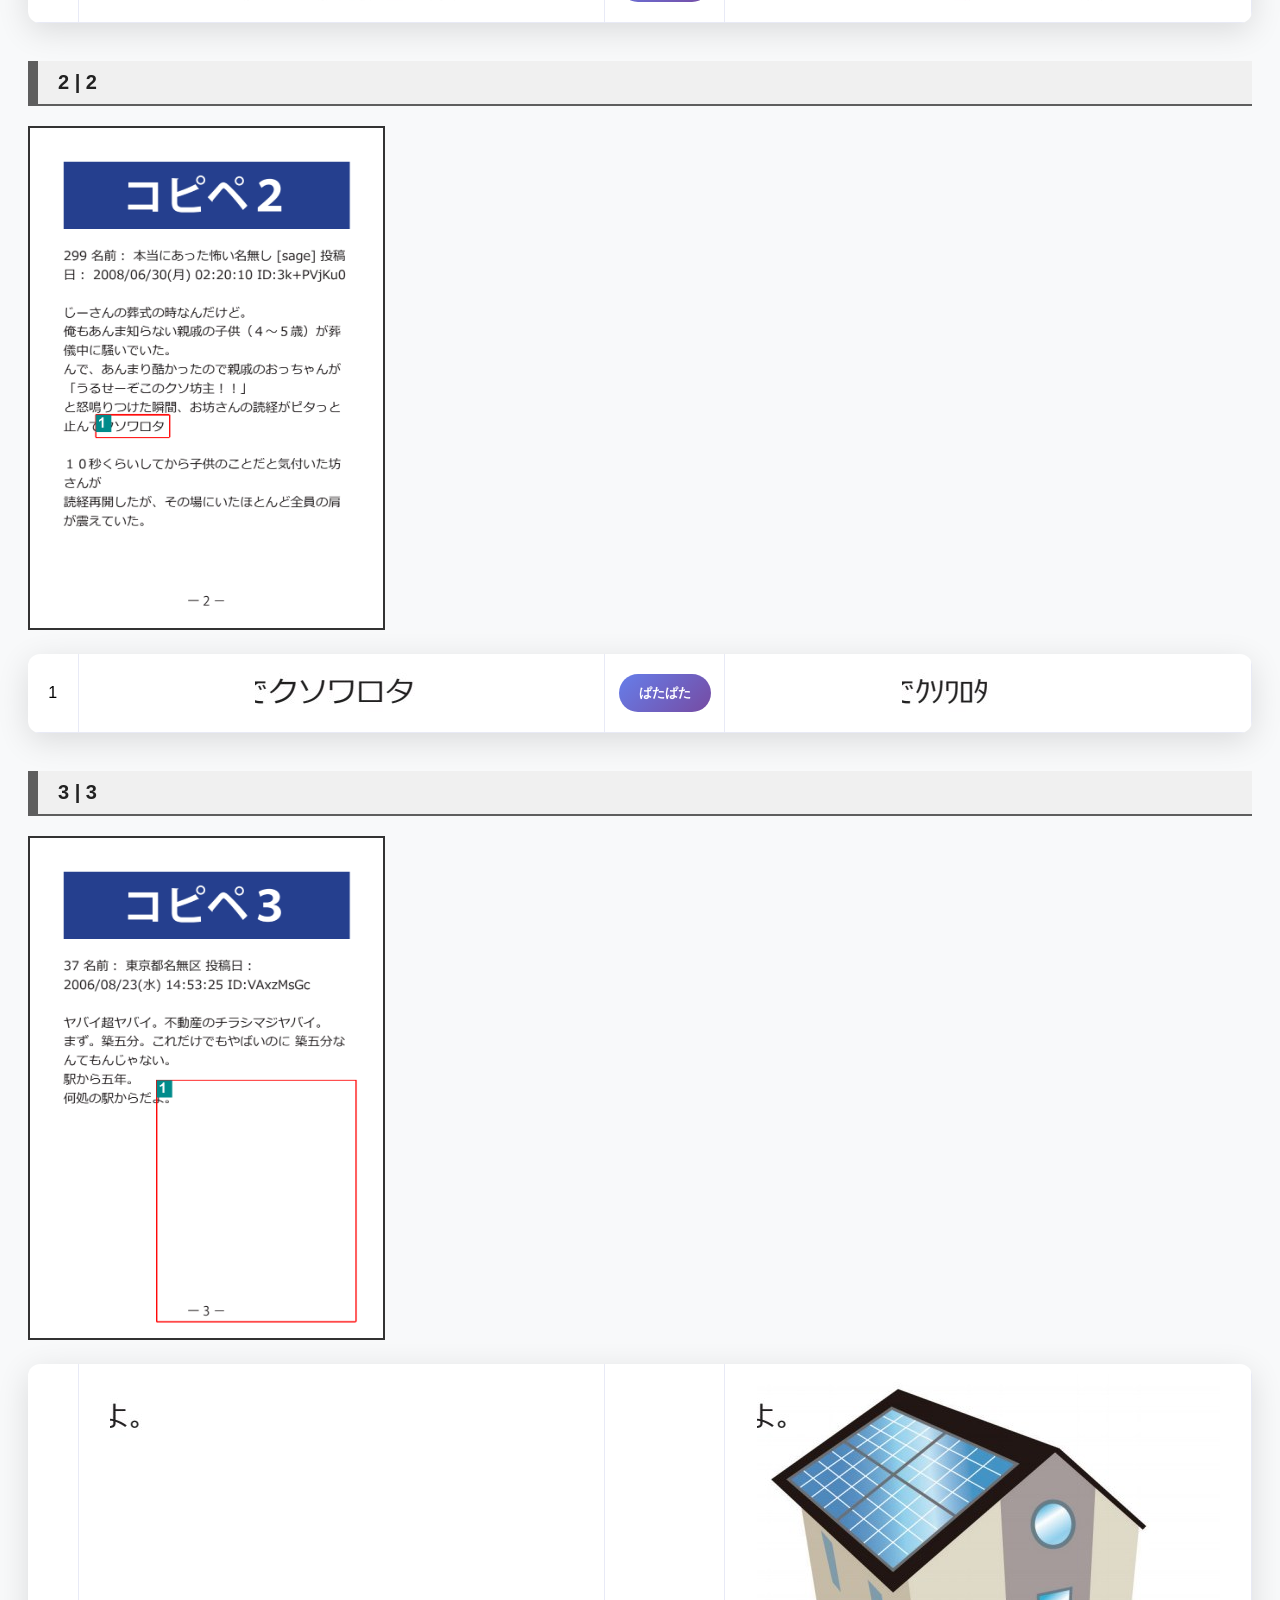
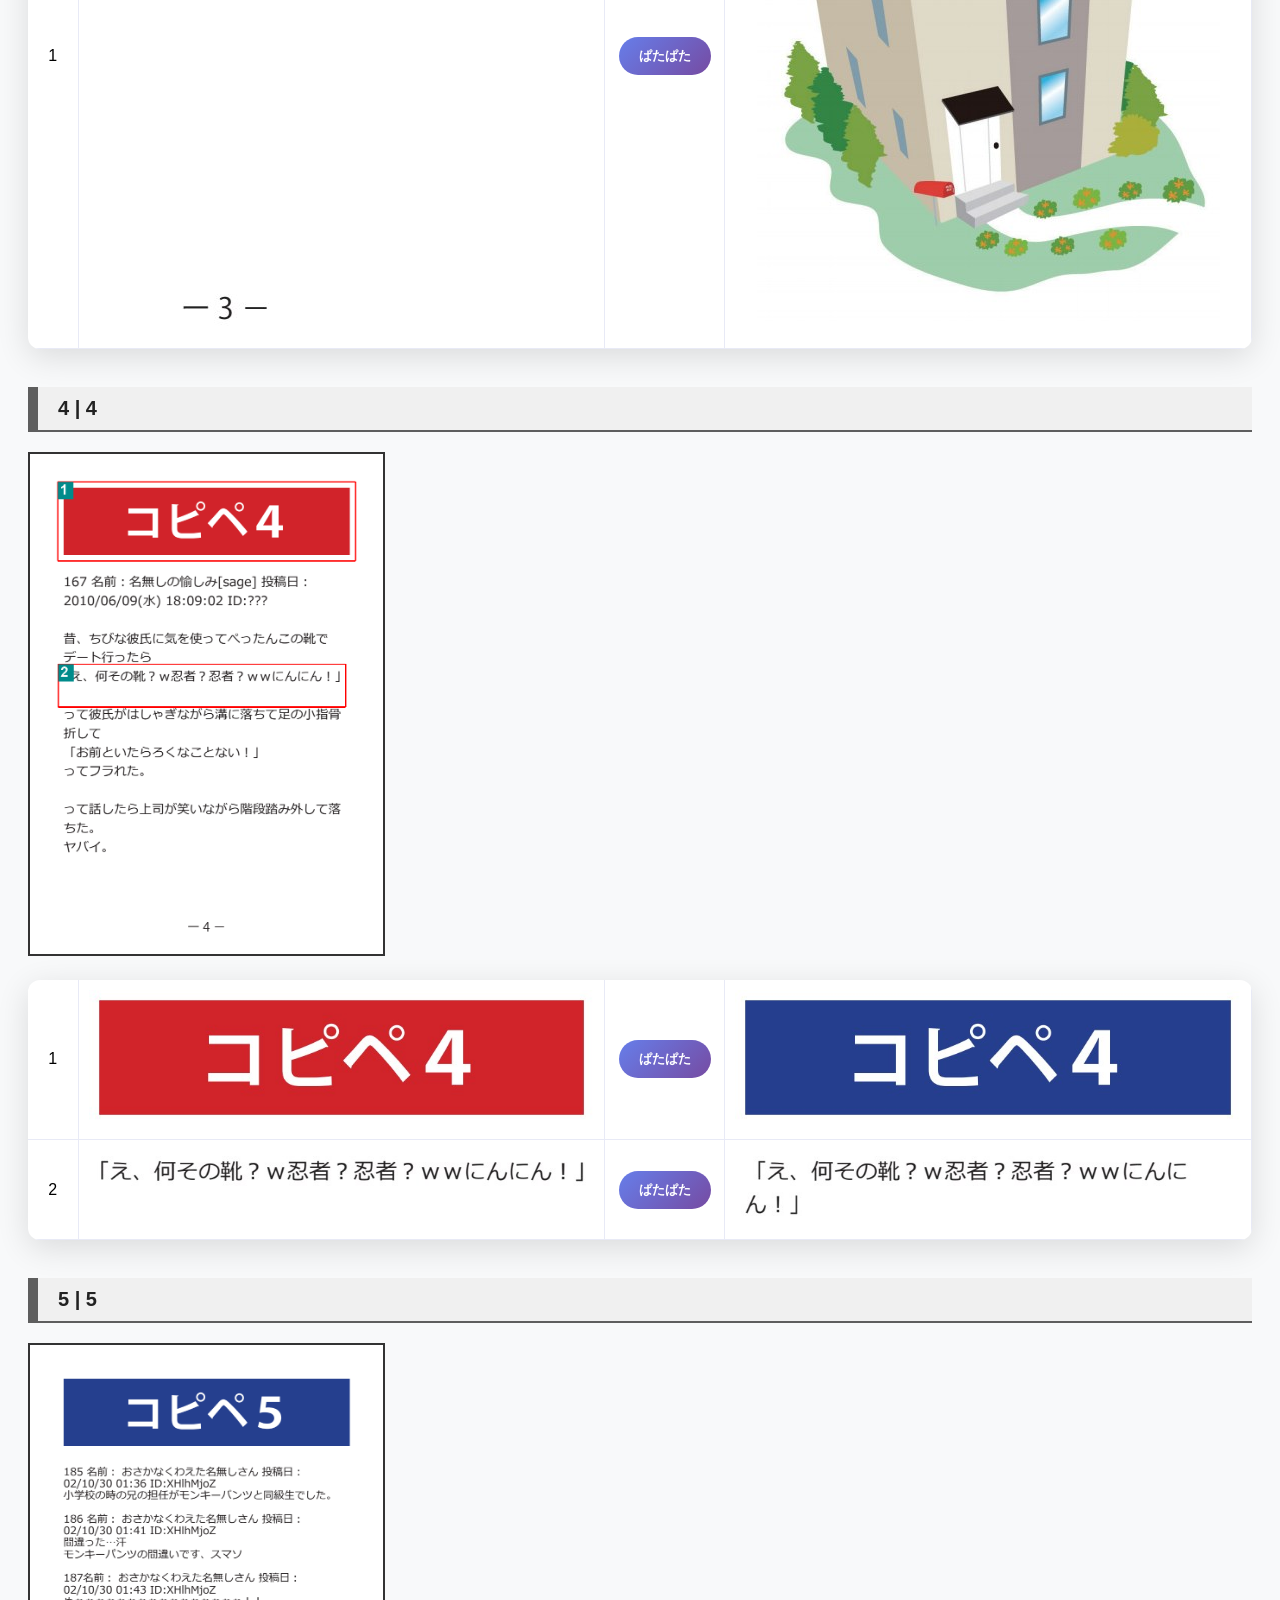
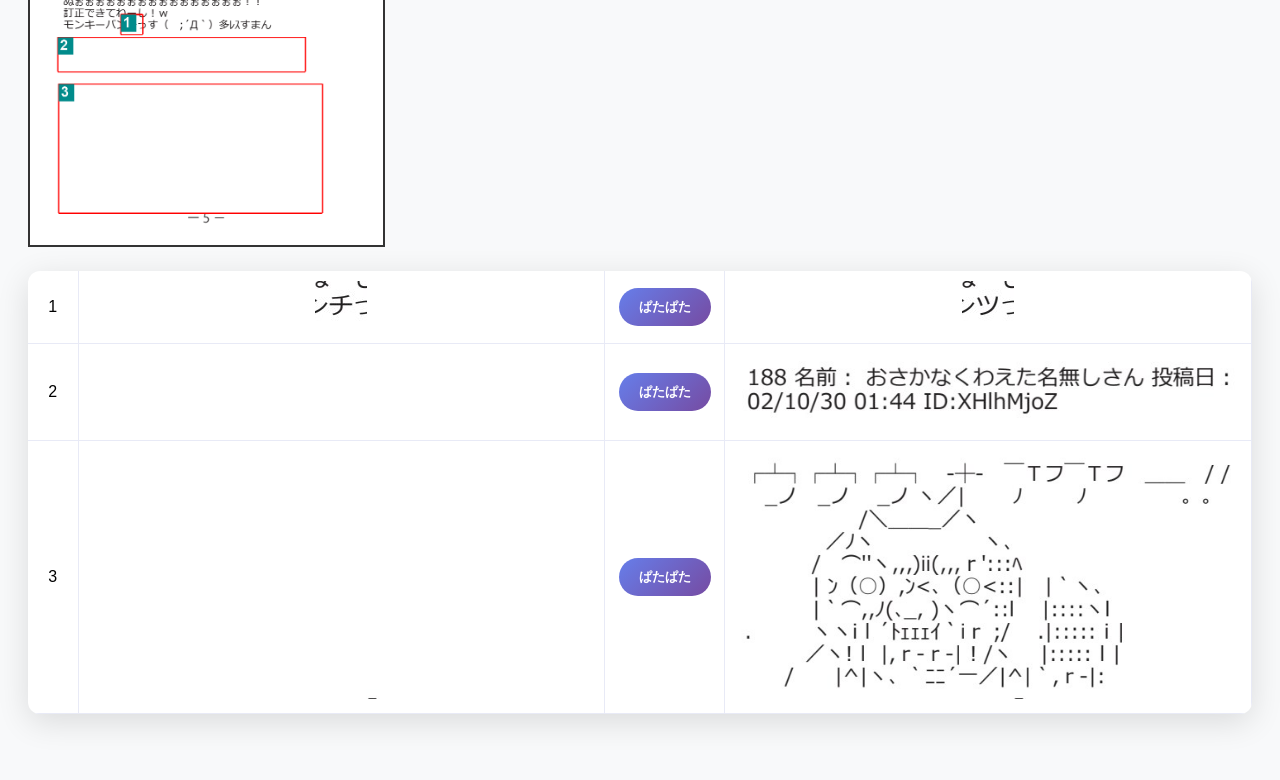
==== commit d0ba493f: "Add files via upload" ====
--- a/patapataList.html
+++ b/patapataList.html
@@ -37,195 +37,77 @@
 let draggedElementId=null,originalMap={},swappedRows={},diffModeOn=false,DIFF_THRESHOLD=70;
 function openModal(id){
   document.getElementById('bottomToolbar').style.display='none';
-  const imgA=document.getElementById('imgA_'+id),imgB=document.getElementById('imgB_'+id),
-        modalImgA=document.getElementById('modalImgA'),modalImgB=document.getElementById('modalImgB');
+  const imgA=document.getElementById('imgA_'+id),imgB=document.getElementById('imgB_'+id),modalImgA=document.getElementById('modalImgA'),modalImgB=document.getElementById('modalImgB');
   if(imgA&&imgB){
-    modalImgA.src=imgA.src;modalImgB.src=imgB.src;
-    modalImgB.style.top='0px';modalImgB.style.left='0px';
-    modalImgA.style.visibility=modalImgB.style.visibility='visible';
-    document.getElementById('modalOverlay').style.display='flex';
-    setTimeout(()=>{
-      applyZoom();
-      const wrapper=document.getElementById('imageWrapper');
-      wrapper.scrollLeft=(wrapper.scrollWidth-wrapper.clientWidth)/2;
-      wrapper.scrollTop=(wrapper.scrollHeight-wrapper.clientHeight)/2;
-      diffModeOn?showDiffMode():showNormalMode()
-    },50)
+    modalImgA.src=imgA.src;modalImgB.src=imgB.src;modalImgB.style.top='0px';modalImgB.style.left='0px';
+    modalImgA.style.visibility=modalImgB.style.visibility='visible';document.getElementById('modalOverlay').style.display='flex';
+    setTimeout(()=>{applyZoom();const w=document.getElementById('imageWrapper');w.scrollLeft=(w.scrollWidth-w.clientWidth)/2;w.scrollTop=(w.scrollHeight-w.clientHeight)/2;diffModeOn?showDiffMode():showNormalMode()},50)
   }
 }
-function showDiffMode(){
-  renderDiffHighlight();
-  document.getElementById('diffCanvas').style.display='block';
-  document.getElementById('modalImgA').style.opacity=document.getElementById('modalImgB').style.opacity=0;
-  document.getElementById('diffModeBtn').textContent='通常表示';
-  document.getElementById('thresholdControls').style.display='';
-  diffModeOn=true
-}
-function showNormalMode(){
-  document.getElementById('diffCanvas').style.display='none';
-  document.getElementById('modalImgA').style.opacity=document.getElementById('modalImgB').style.opacity=1;
-  document.getElementById('diffModeBtn').textContent='差分表示';
-  document.getElementById('thresholdControls').style.display='none';
-  diffModeOn=false
-}
+function showDiffMode(){renderDiffHighlight();document.getElementById('diffCanvas').style.display='block';document.getElementById('modalImgA').style.opacity=document.getElementById('modalImgB').style.opacity=0;document.getElementById('diffModeBtn').textContent='通常表示';document.getElementById('thresholdControls').style.display='';diffModeOn=true}
+function showNormalMode(){document.getElementById('diffCanvas').style.display='none';document.getElementById('modalImgA').style.opacity=document.getElementById('modalImgB').style.opacity=1;document.getElementById('diffModeBtn').textContent='差分表示';document.getElementById('thresholdControls').style.display='none';diffModeOn=false}
 function toggleDiffMode(){diffModeOn?showNormalMode():showDiffMode()}
-function closeModal(){
-  document.getElementById('modalOverlay').style.display='none';
-  document.getElementById('bottomToolbar').style.display='flex'
-}
+function closeModal(){document.getElementById('modalOverlay').style.display='none';document.getElementById('bottomToolbar').style.display='flex'}
 window.addEventListener('load',()=>{
   document.querySelectorAll('tr').forEach(tr=>{
     const a=tr.querySelector('img[id^="imgA_"]'),b=tr.querySelector('img[id^="imgB_"]');
     if(a&&b){
-      const id=a.id.replace('imgA_','');
-      originalMap[id]={a:a.src,b:b.src};
-      [a,b].forEach(img=>{
-        img.draggable=true;
-        img.addEventListener('dragstart',handleDragStart);
-        img.addEventListener('dragend',handleDragEnd);
-        img.addEventListener('dragover',handleDragOver);
-        img.addEventListener('drop',handleDrop);
-        img.onclick=()=>openModal(id)
-      })
+      const id=a.id.replace('imgA_','');originalMap[id]={a:a.src,b:b.src};
+      [a,b].forEach(img=>{img.draggable=true;img.addEventListener('dragstart',handleDragStart);img.addEventListener('dragend',handleDragEnd);img.addEventListener('dragover',handleDragOver);img.addEventListener('drop',handleDrop);img.onclick=()=>openModal(id)})
     }
   });
-  document.getElementById('imageWrapper').addEventListener('wheel',function(e){
-    e.preventDefault();
-    const slider=document.getElementById('zoomSlider');
-    let zoom=parseInt(slider.value)+(e.deltaY<0?10:-10);
-    slider.value=Math.max(parseInt(slider.min),Math.min(parseInt(slider.max),zoom));
-    document.getElementById('zoomValue').textContent=slider.value+'%';
-    applyZoom()
-  },{passive:false});
+  document.getElementById('imageWrapper').addEventListener('wheel',function(e){e.preventDefault();const s=document.getElementById('zoomSlider');s.value=Math.max(parseInt(s.min),Math.min(parseInt(s.max),parseInt(s.value)+(e.deltaY<0?10:-10)));document.getElementById('zoomValue').textContent=s.value+'%';applyZoom()},{passive:false});
   document.getElementById('zoomSlider').addEventListener('input',function(){document.getElementById('zoomValue').textContent=this.value+'%';applyZoom()});
-  document.getElementById('thresholdSlider').addEventListener('input',function(){
-    DIFF_THRESHOLD=parseInt(this.value);
-    document.getElementById('thresholdValue').textContent=DIFF_THRESHOLD;
-    if(diffModeOn)renderDiffHighlight()
-  });
-  setupImageWrapperDragScroll();
-  window.addEventListener('resize',updateWrapperScrollable)
+  document.getElementById('thresholdSlider').addEventListener('input',function(){DIFF_THRESHOLD=parseInt(this.value);document.getElementById('thresholdValue').textContent=DIFF_THRESHOLD;if(diffModeOn)renderDiffHighlight()});
+  setupImageWrapperDragScroll();window.addEventListener('resize',updateWrapperScrollable)
 });
 document.addEventListener('keydown',e=>{
-  const modal=document.getElementById('modalOverlay'),modalImgB=document.getElementById('modalImgB');
-  if(modal.style.display!=='flex')return;
+  const m=document.getElementById('modalOverlay'),b=document.getElementById('modalImgB');
+  if(m.style.display!=='flex')return;
   if(e.key==='Escape'){closeModal();return}
-  const step=e.shiftKey?10:1;
-  let left=parseFloat(modalImgB.style.left||0),top=parseFloat(modalImgB.style.top||0),moved=false;
-  if(['ArrowLeft','ArrowRight','ArrowUp','ArrowDown'].includes(e.key))e.preventDefault();
-  if(e.key==='ArrowLeft'){left-=step;moved=true}
-  else if(e.key==='ArrowRight'){left+=step;moved=true}
-  else if(e.key==='ArrowUp'){top-=step;moved=true}
-  else if(e.key==='ArrowDown'){top+=step;moved=true}
-  if(moved){modalImgB.style.left=left+'px';modalImgB.style.top=top+'px';renderDiffHighlight()}
+  const step=e.shiftKey?10:1;let l=parseFloat(b.style.left||0),t=parseFloat(b.style.top||0),mv=false;
+  if(['ArrowLeft','ArrowRight','ArrowUp','ArrowDown'].includes(e.key)){e.preventDefault();if(e.key==='ArrowLeft')l-=step;else if(e.key==='ArrowRight')l+=step;else if(e.key==='ArrowUp')t-=step;else if(e.key==='ArrowDown')t+=step;b.style.left=l+'px';b.style.top=t+'px';renderDiffHighlight()}
 });
-function swapRow(id){
-  const a=document.getElementById('imgA_'+id),b=document.getElementById('imgB_'+id),tmp=a.src;
-  a.src=b.src;b.src=tmp;
-  swappedRows[id]=!swappedRows[id];
-  document.getElementById('btn_'+id).style.background=swappedRows[id]?'linear-gradient(135deg,#e74c3c 0%,#c0392b 100%)':'linear-gradient(135deg,#667eea 0%,#764ba2 100%)'
-}
-window.addEventListener('beforeprint',()=>{
-  for(var id in originalMap){
-    const a=document.getElementById('imgA_'+id),b=document.getElementById('imgB_'+id);
-    if(a&&b){a.src=originalMap[id].a;b.src=originalMap[id].b}
-  }
-});
+function swapRow(id){const a=document.getElementById('imgA_'+id),b=document.getElementById('imgB_'+id),tmp=a.src;a.src=b.src;b.src=tmp;swappedRows[id]=!swappedRows[id];document.getElementById('btn_'+id).style.background=swappedRows[id]?'linear-gradient(135deg,#e74c3c 0%,#c0392b 100%)':'linear-gradient(135deg,#667eea 0%,#764ba2 100%)'}
+window.addEventListener('beforeprint',()=>{for(var id in originalMap){const a=document.getElementById('imgA_'+id),b=document.getElementById('imgB_'+id);if(a&&b){a.src=originalMap[id].a;b.src=originalMap[id].b}}});
 function handleDragStart(e){draggedElementId=e.target.id;e.dataTransfer.effectAllowed='copyMove';e.target.style.opacity='0.4'}
 function handleDragEnd(e){e.target.style.opacity='1'}
 function handleDragOver(e){e.preventDefault()}
-function handleDrop(e){
-  e.preventDefault();
-  const sourceImg=document.getElementById(draggedElementId);
-  if(!sourceImg||sourceImg===e.target)return;
-  const tempSrc=sourceImg.src;sourceImg.src=e.target.src;e.target.src=tempSrc
-}
+function handleDrop(e){e.preventDefault();const s=document.getElementById(draggedElementId);if(s&&s!==e.target){const t=s.src;s.src=e.target.src;e.target.src=t}}
+function heatColor(t){t=t<0?0:(t>1?1:t);return[Math.round(255+(0)*t),Math.round(210+(-210)*t),Math.round(255+(0)*t)]}
 function renderDiffHighlight(){
-  const imgA=document.getElementById('modalImgA'),imgB=document.getElementById('modalImgB'),canvas=document.getElementById('diffCanvas');
+  const imgA=document.getElementById('modalImgA'),imgB=document.getElementById('modalImgB'),can=document.getElementById('diffCanvas');
   if(!imgA.src||!imgB.src||!imgA.naturalWidth)return;
-  const w=imgA.naturalWidth,h=imgA.naturalHeight;
-  canvas.width=w;canvas.height=h;canvas.style.width=imgA.clientWidth+'px';canvas.style.height=imgA.clientHeight+'px';
-  const cA=document.createElement('canvas'),cB=document.createElement('canvas');
-  cA.width=cB.width=w;cA.height=cB.height=h;
-  cA.getContext('2d').drawImage(imgA,0,0,w,h);
-  const scale=w/(imgA.clientWidth||w);
-  cB.getContext('2d').drawImage(imgB,parseFloat(imgB.style.left||0)*scale,parseFloat(imgB.style.top||0)*scale,w,h);
-  const dataA=cA.getContext('2d').getImageData(0,0,w,h).data,dataB=cB.getContext('2d').getImageData(0,0,w,h).data,out=canvas.getContext('2d').createImageData(w,h);
-  for(let i=0;i<dataA.length;i+=4){
-    const diff=Math.abs(dataA[i]-dataB[i])+Math.abs(dataA[i+1]-dataB[i+1])+Math.abs(dataA[i+2]-dataB[i+2]);
-    if(dataB[i+3]>0&&diff>DIFF_THRESHOLD){out.data[i]=255;out.data[i+1]=0;out.data[i+2]=255;out.data[i+3]=255}
-    else{
-      const gray=(dataA[i]+dataA[i+1]+dataA[i+2])/3,dimmed=255-(255-gray)*0.35;
-      out.data[i]=out.data[i+1]=out.data[i+2]=dimmed;out.data[i+3]=255
-    }
+  const w=imgA.naturalWidth,h=imgA.naturalHeight;can.width=w;can.height=h;can.style.width=imgA.clientWidth+'px';can.style.height=imgA.clientHeight+'px';
+  const cA=document.createElement('canvas'),cB=document.createElement('canvas');cA.width=cB.width=w;cA.height=cB.height=h;cA.getContext('2d').drawImage(imgA,0,0,w,h);cB.getContext('2d').drawImage(imgB,parseFloat(imgB.style.left||0)*(w/imgA.clientWidth),parseFloat(imgB.style.top||0)*(w/imgA.clientWidth),w,h);
+  const dA=cA.getContext('2d').getImageData(0,0,w,h).data,dB=cB.getContext('2d').getImageData(0,0,w,h).data,out=can.getContext('2d').createImageData(w,h);
+  for(let i=0;i<dA.length;i+=4){
+    const vA=dA[i+3]>0,vB=dB[i+3]>0;let diff=false;
+    if(vA!==vB)diff=true;else if(vA&&vB){const d=Math.abs(dA[i]-dB[i])+Math.abs(dA[i+1]-dB[i+1])+Math.abs(dA[i+2]-dB[i+2]);if(d>DIFF_THRESHOLD)diff=true}
+    if(diff){const c=heatColor(vA&&vB?(Math.abs(dA[i]-dB[i])+Math.abs(dA[i+1]-dB[i+1])+Math.abs(dA[i+2]-dB[i+2])-DIFF_THRESHOLD)/(765-DIFF_THRESHOLD):1);out.data[i]=c[0];out.data[i+1]=c[1];out.data[i+2]=c[2];out.data[i+3]=255}
+    else{const g=(dA[i]+dA[i+1]+dA[i+2])/3,d=255-(255-g)*0.35;out.data[i]=out.data[i+1]=out.data[i+2]=d;out.data[i+3]=255}
   }
-  canvas.getContext('2d').putImageData(out,0,0)
+  can.getContext('2d').putImageData(out,0,0)
 }
 function applyZoom(){
-  const imgA=document.getElementById('modalImgA'),imgB=document.getElementById('modalImgB'),zoom=parseInt(document.getElementById('zoomSlider').value)/100;
-  const wrapper=document.getElementById('imageWrapper');
-  const oldW=parseFloat(imgA.style.width)||imgA.naturalWidth||1;
-  const oldH=parseFloat(imgA.style.height)||imgA.naturalHeight||1;
-  const wasScrollable=wrapper.classList.contains('scrollable');
-  const centerX=wasScrollable?(wrapper.scrollLeft+wrapper.clientWidth/2):(oldW/2);
-  const centerY=wasScrollable?(wrapper.scrollTop+wrapper.clientHeight/2):(oldH/2);
-  const w=Math.round(imgA.naturalWidth*zoom),h=Math.round(imgA.naturalHeight*zoom);
-  imgA.style.width=imgB.style.width=document.getElementById('diffCanvas').style.width=w+'px';
-  imgA.style.height=imgB.style.height=document.getElementById('diffCanvas').style.height=h+'px';
-  if(diffModeOn)renderDiffHighlight();
-  updateWrapperScrollable();
-  const ratioX=w/oldW,ratioY=h/oldH;
-  wrapper.scrollLeft=centerX*ratioX-wrapper.clientWidth/2;
-  wrapper.scrollTop=centerY*ratioY-wrapper.clientHeight/2;
-}
-function updateWrapperScrollable(){
-  const wrapper=document.getElementById('imageWrapper');
-  wrapper.classList.toggle('scrollable',wrapper.scrollWidth>wrapper.clientWidth||wrapper.scrollHeight>wrapper.clientHeight)
-}
+  const iA=document.getElementById('modalImgA'),iB=document.getElementById('modalImgB'),wP=document.getElementById('imageWrapper'),z=parseInt(document.getElementById('zoomSlider').value)/100;
+  const oW=parseFloat(iA.style.width)||iA.naturalWidth||1,oH=parseFloat(iA.style.height)||iA.naturalHeight||1,sc=wP.classList.contains('scrollable');
+  const cX=sc?(wP.scrollLeft+wP.clientWidth/2):(oW/2),cY=sc?(wP.scrollTop+wP.clientHeight/2):(oH/2),w=Math.round(iA.naturalWidth*z),h=Math.round(iA.naturalHeight*z);
+  iA.style.width=iB.style.width=document.getElementById('diffCanvas').style.width=w+'px';iA.style.height=iB.style.height=document.getElementById('diffCanvas').style.height=h+'px';
+  if(diffModeOn)renderDiffHighlight();updateWrapperScrollable();wP.scrollLeft=cX*(w/oW)-wP.clientWidth/2;wP.scrollTop=cY*(h/oH)-wP.clientHeight/2
+}
+function updateWrapperScrollable(){const w=document.getElementById('imageWrapper');w.classList.toggle('scrollable',w.scrollWidth>w.clientWidth||w.scrollHeight>w.clientHeight)}
 function setupImageWrapperDragScroll(){
-  const wrapper=document.getElementById('imageWrapper');
-  let isDragging=false,startX=0,startY=0,startScrollLeft=0,startScrollTop=0;
-  wrapper.addEventListener('mousedown',e=>{
-    if(!wrapper.classList.contains('scrollable'))return;
-    isDragging=true;startX=e.pageX;startY=e.pageY;
-    startScrollLeft=wrapper.scrollLeft;startScrollTop=wrapper.scrollTop;
-    wrapper.classList.add('dragging');e.preventDefault()
-  });
-  document.addEventListener('mousemove',e=>{
-    if(!isDragging)return;
-    e.preventDefault();
-    wrapper.scrollLeft=startScrollLeft-(e.pageX-startX);
-    wrapper.scrollTop=startScrollTop-(e.pageY-startY)
-  });
-  document.addEventListener('mouseup',()=>{if(isDragging){isDragging=false;wrapper.classList.remove('dragging')}});
-  wrapper.addEventListener('mouseleave',()=>{if(isDragging){isDragging=false;wrapper.classList.remove('dragging')}})
-}
-function updateImageSize(val){
-  document.getElementById('val_size').innerText=val;
-  const targetSize=parseInt(val),images=document.getElementsByClassName('target-image');
-  for(let img of images){
-    const nw=img.naturalWidth,nh=img.naturalHeight;
-    if(!nw||!nh)continue;
-    const maxWidthPx=Math.min(targetSize,nw),maxHeightPx=maxWidthPx*(nh/nw);
-    img.style.maxWidth=`calc(min(${maxWidthPx}px, 100%))`;
-    img.style.maxHeight=maxHeightPx+'px';img.style.width='auto';img.style.height='auto'
-  }
-}
-function moveOverlay(dx,dy){
-  const modalImgB=document.getElementById('modalImgB');
-  modalImgB.style.left=(parseFloat(modalImgB.style.left||0)+dx)+'px';
-  modalImgB.style.top=(parseFloat(modalImgB.style.top||0)+dy)+'px';
-  if(diffModeOn)renderDiffHighlight()
-}
+  const w=document.getElementById('imageWrapper');let d=false,sX,sY,sL,sT;
+  w.addEventListener('mousedown',e=>{if(!w.classList.contains('scrollable'))return;d=true;sX=e.pageX;sY=e.pageY;sL=w.scrollLeft;sT=w.scrollTop;w.classList.add('dragging');e.preventDefault()});
+  document.addEventListener('mousemove',e=>{if(d){e.preventDefault();w.scrollLeft=sL-(e.pageX-sX);w.scrollTop=sT-(e.pageY-sY)}});
+  document.addEventListener('mouseup',()=>{if(d){d=false;w.classList.remove('dragging')}});w.addEventListener('mouseleave',()=>{if(d){d=false;w.classList.remove('dragging')}})
+}
+function updateImageSize(v){document.getElementById('val_size').innerText=v;for(let i of document.getElementsByClassName('target-image')){if(!i.naturalWidth)continue;const m=Math.min(parseInt(v),i.naturalWidth);i.style.maxWidth=`calc(min(${m}px, 100%))`;i.style.maxHeight=(m*(i.naturalHeight/i.naturalWidth))+'px';i.style.width='auto';i.style.height='auto'}}
+function moveOverlay(dx,dy){const b=document.getElementById('modalImgB');b.style.left=(parseFloat(b.style.left||0)+dx)+'px';b.style.top=(parseFloat(b.style.top||0)+dy)+'px';if(diffModeOn)renderDiffHighlight()}
 let moveInterval=null,delayTimeout=null;
-function startMoving(dx,dy){
-  stopMoving();moveOverlay(dx,dy);
-  delayTimeout=setTimeout(()=>{moveInterval=setInterval(()=>moveOverlay(dx,dy),50)},300)
-}
-function stopMoving(){
-  if(delayTimeout){clearTimeout(delayTimeout);delayTimeout=null}
-  if(moveInterval){clearInterval(moveInterval);moveInterval=null}
-}
+function startMoving(dx,dy){stopMoving();moveOverlay(dx,dy);delayTimeout=setTimeout(()=>{moveInterval=setInterval(()=>moveOverlay(dx,dy),50)},300)}
+function stopMoving(){if(delayTimeout){clearTimeout(delayTimeout);delayTimeout=null}if(moveInterval){clearInterval(moveInterval);moveInterval=null}}
 </script>
 </head><body>
 <svg width="0" height="0" style="position:absolute"><defs><filter id="toBlueMono"><feColorMatrix type="matrix" values="0.33 0.33 0.33 0 0 0 0 0 0 1 0 0 0 0 1 0 0 0 1 0"/></filter><filter id="toRedMono"><feColorMatrix type="matrix" values="0 0 0 0 1 0.33 0.33 0.33 0 0 0 0 0 0 1 0 0 0 1 0"/></filter></defs></svg>
@@ -242,153 +124,153 @@
 <div class='report-section'>
   <h3>1 | 1</h3>
   <div style='margin-bottom: 20px;'>
-    <img src='[data-uri]' style='width: 353px; height: 500px; border: 2px solid #333;' />
-  </div>
-  <table>
-    <colgroup><col style='width: 50px;'><col style='width: 45%;'><col class='no-print' style='width: 120px;'><col style='width: 45%;'></colgroup>
-    <tr>
-      <td>1</td>
-<td><img id='imgA_78ed1a02_1' src='[data-uri]' class='target-image'></td>
-<td class='no-print'><button id='btn_78ed1a02_1' class='switch-btn' onclick='swapRow("78ed1a02_1")'>ぱたぱた</button></td>
-<td><img id='imgB_78ed1a02_1' src='[data-uri]' class='target-image'></td>
+    <img src='[data-uri]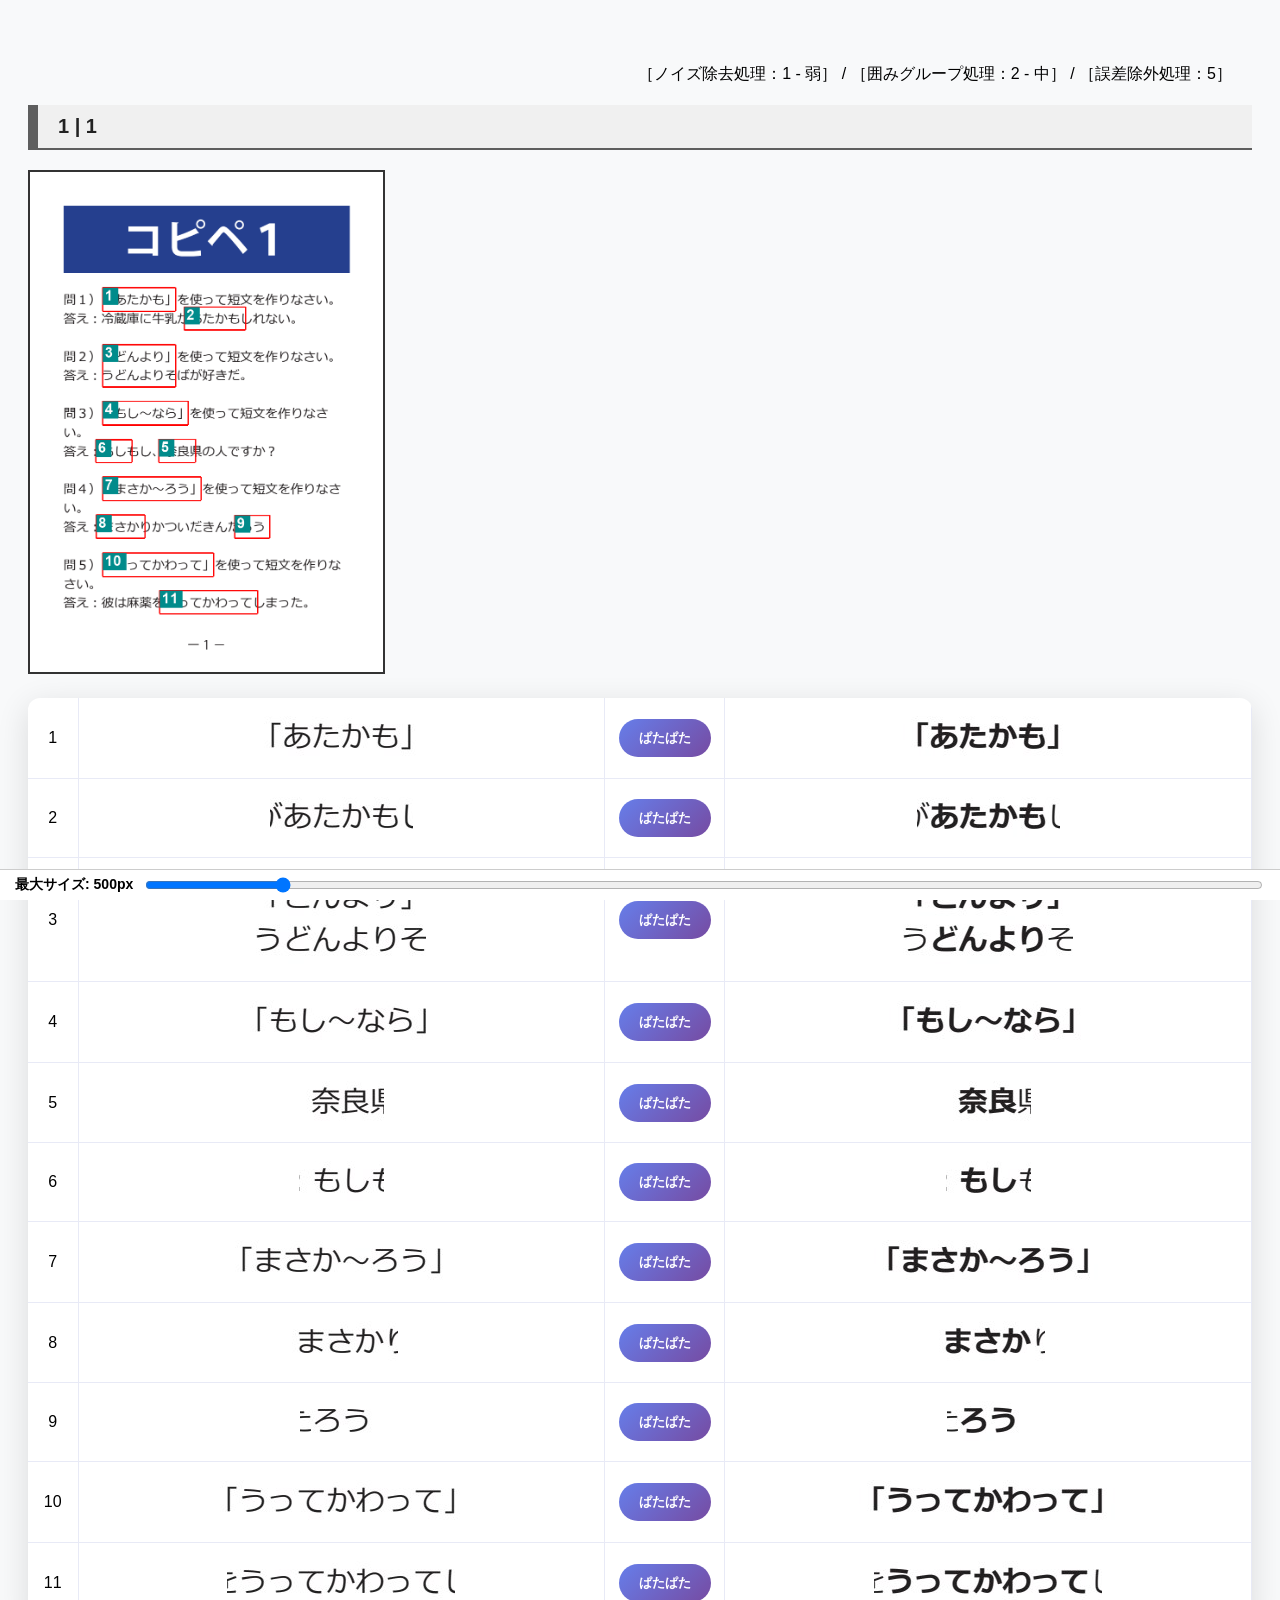
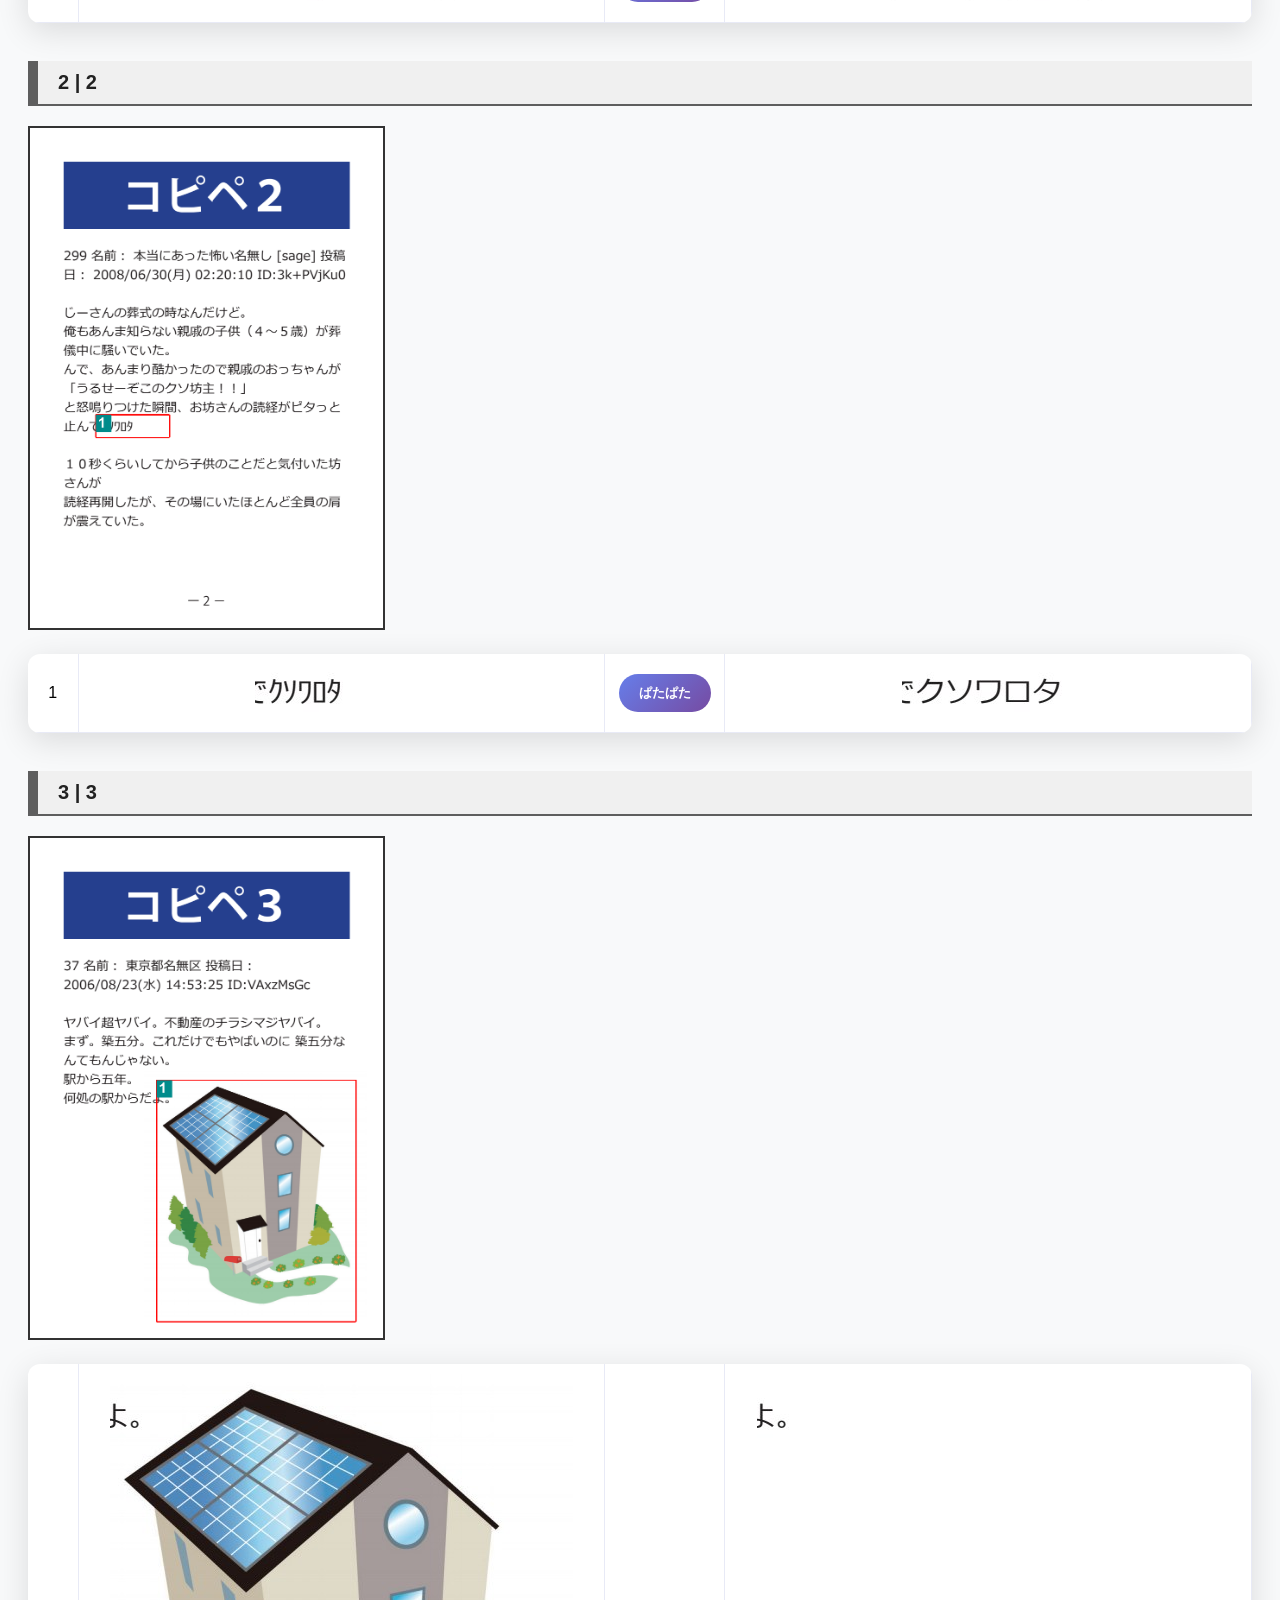
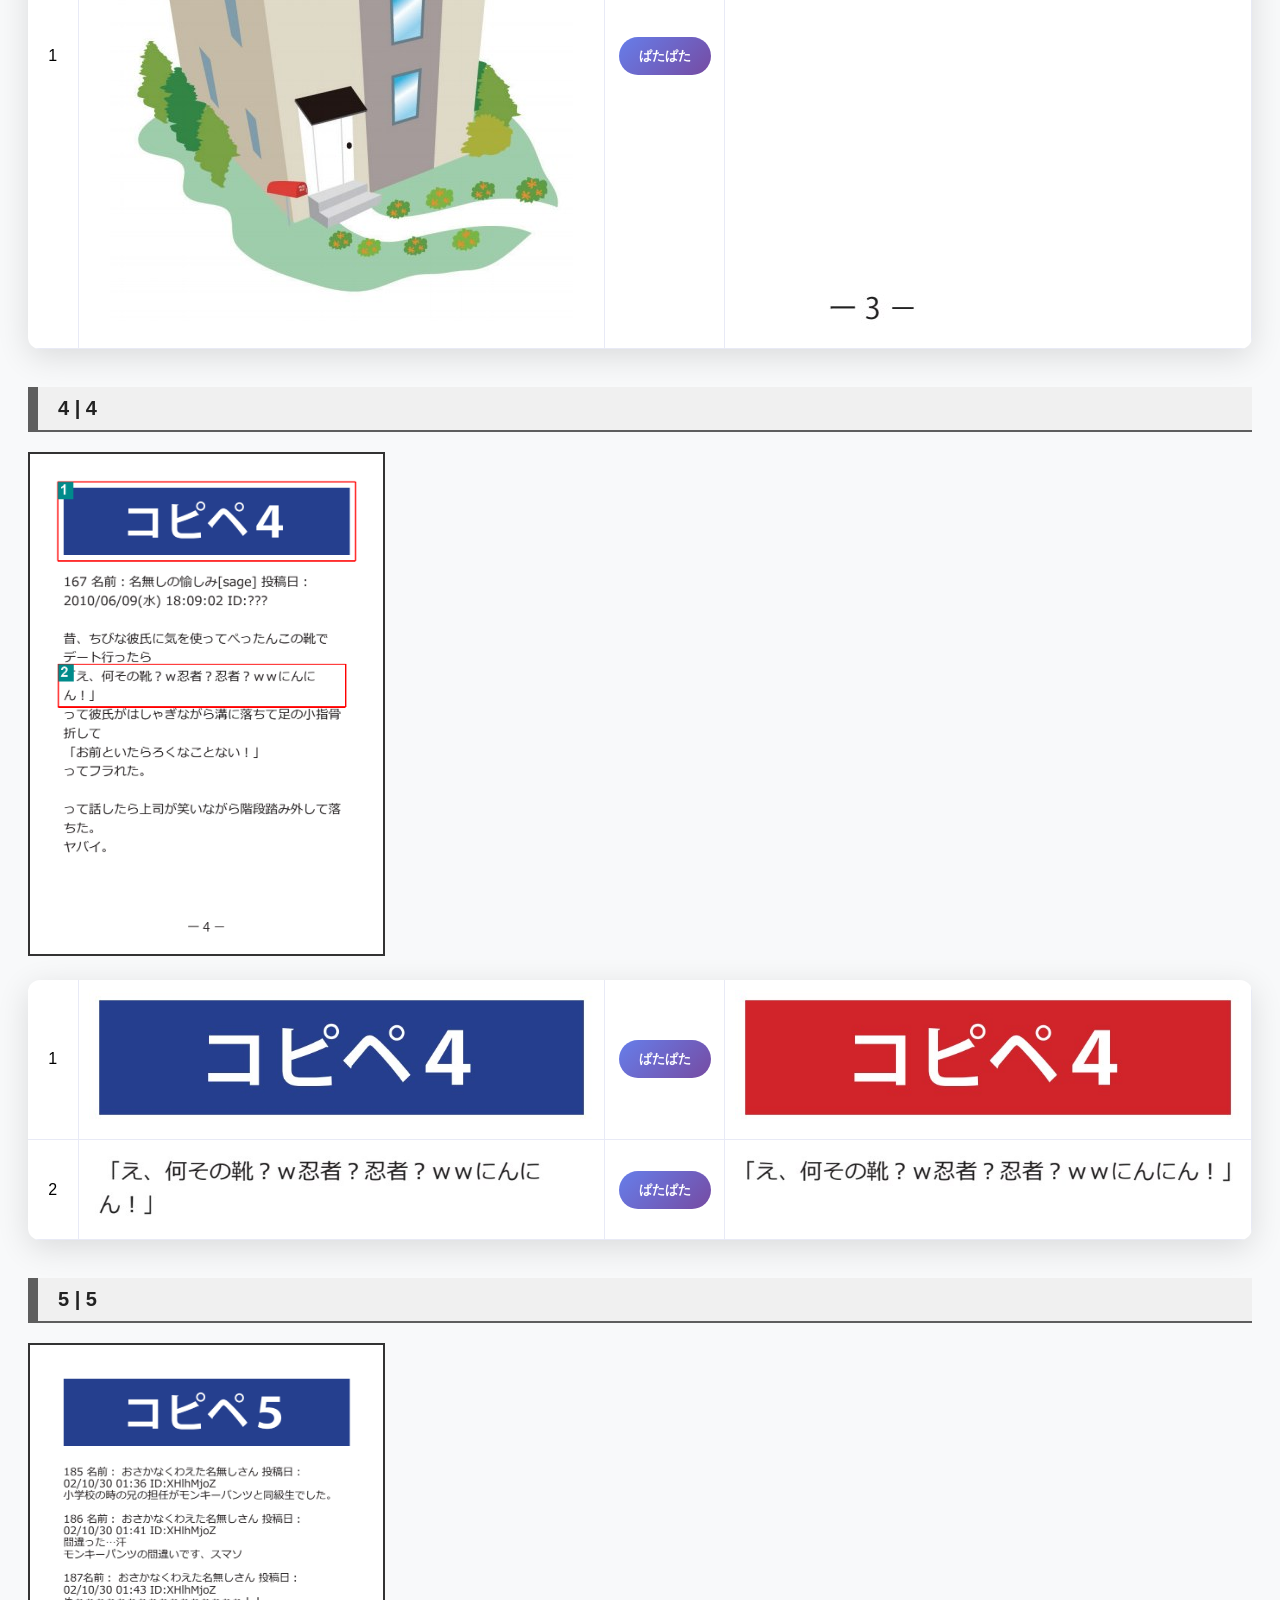
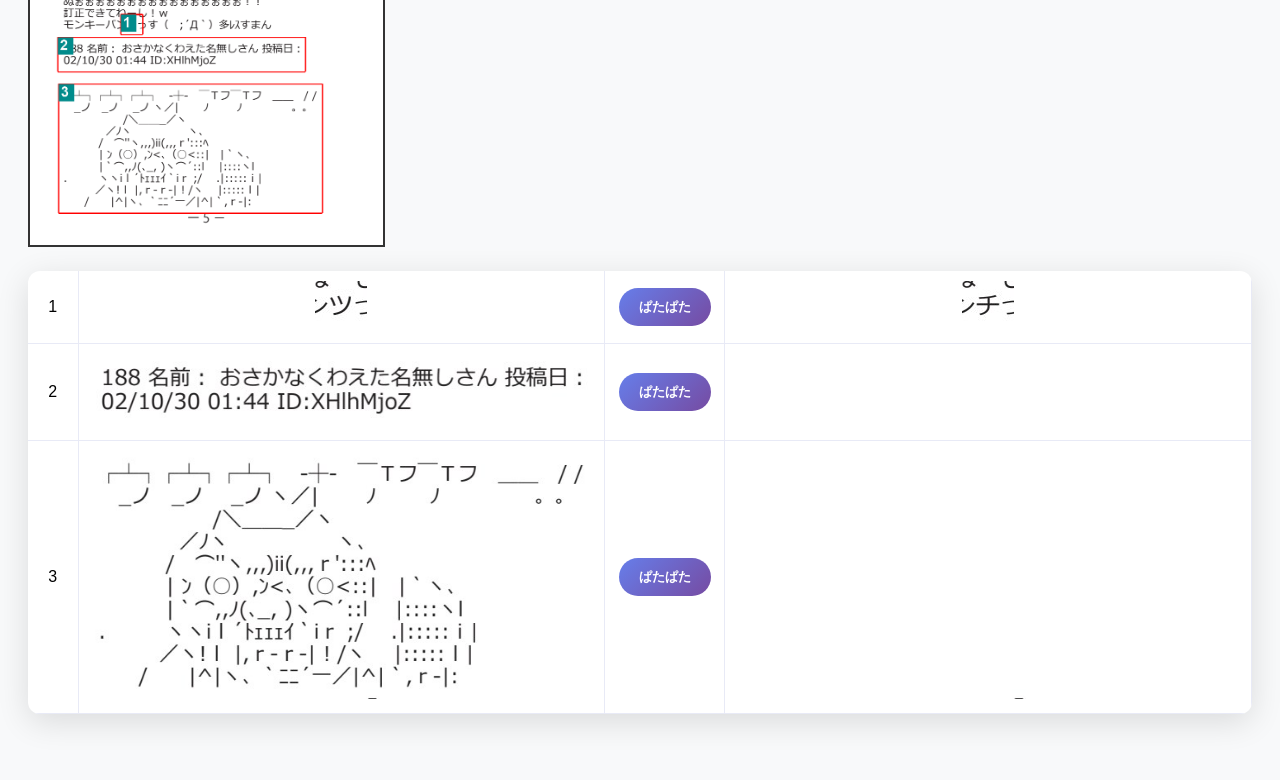
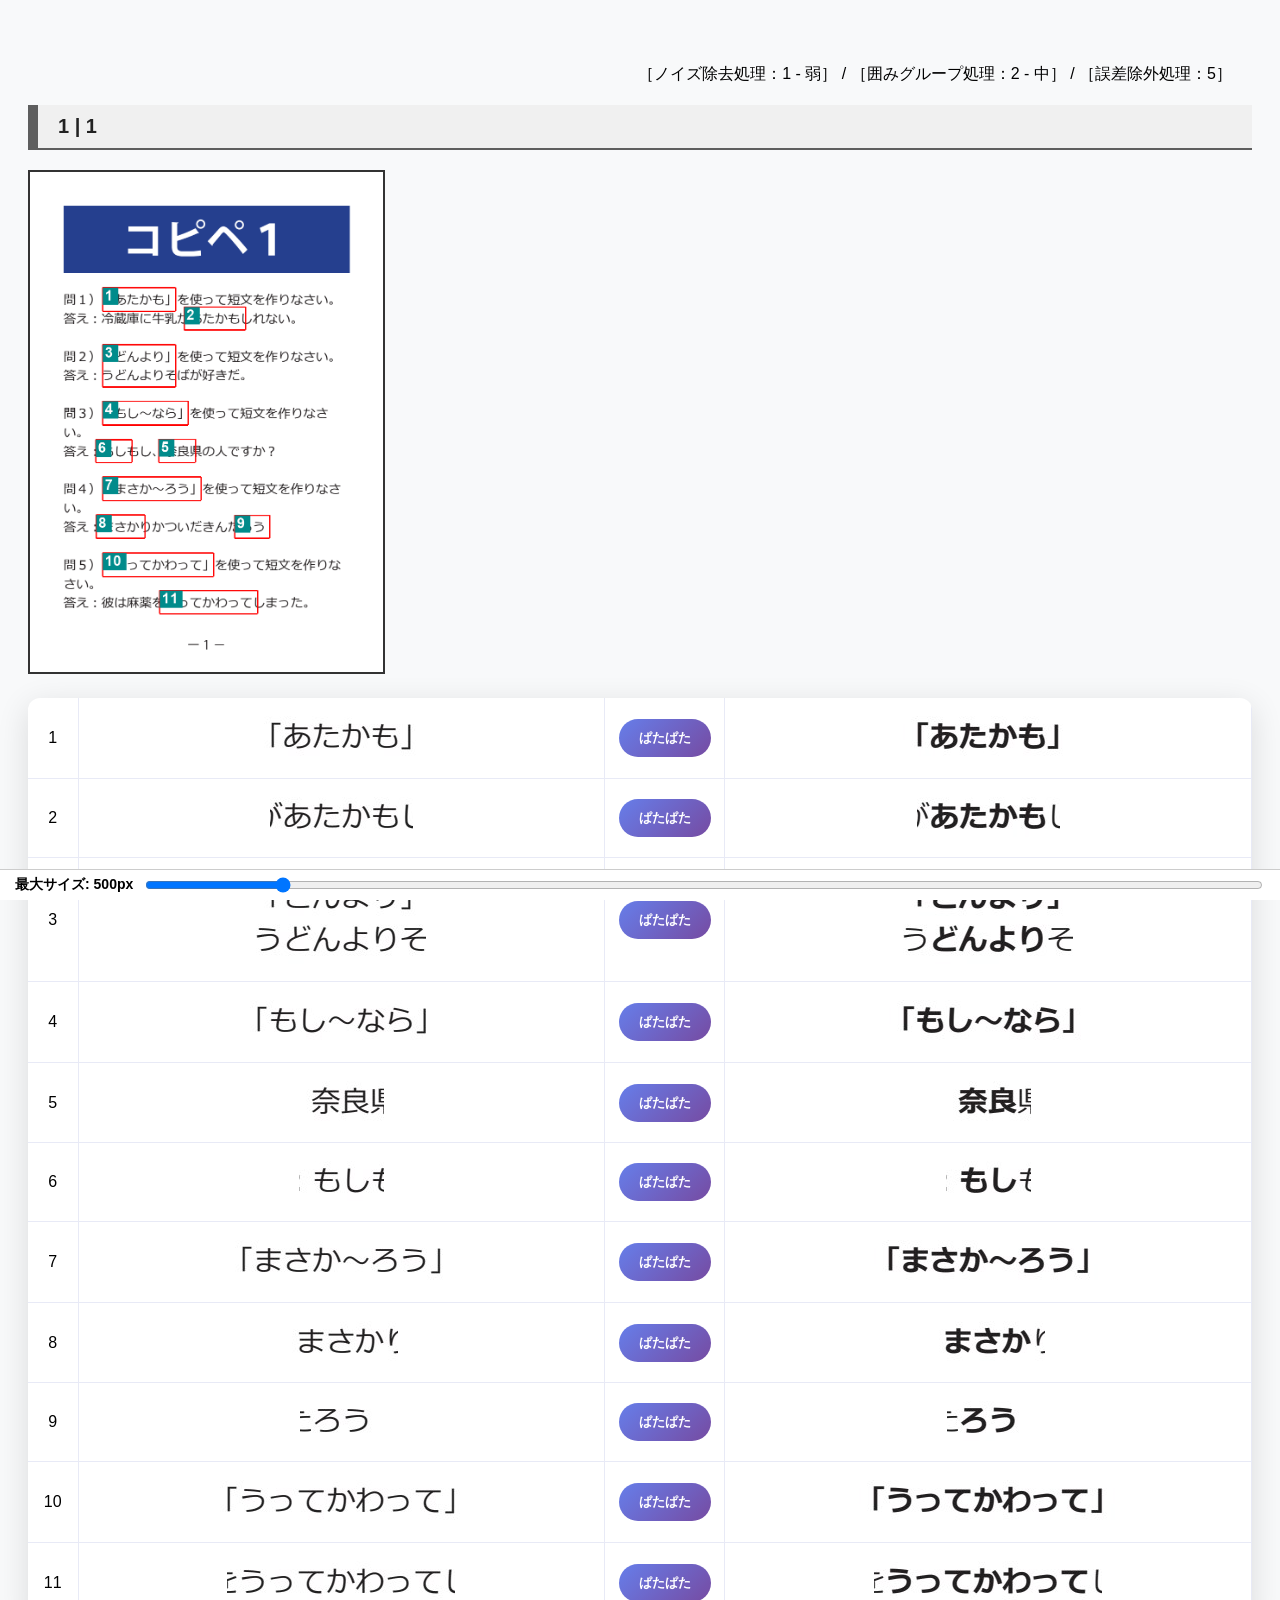
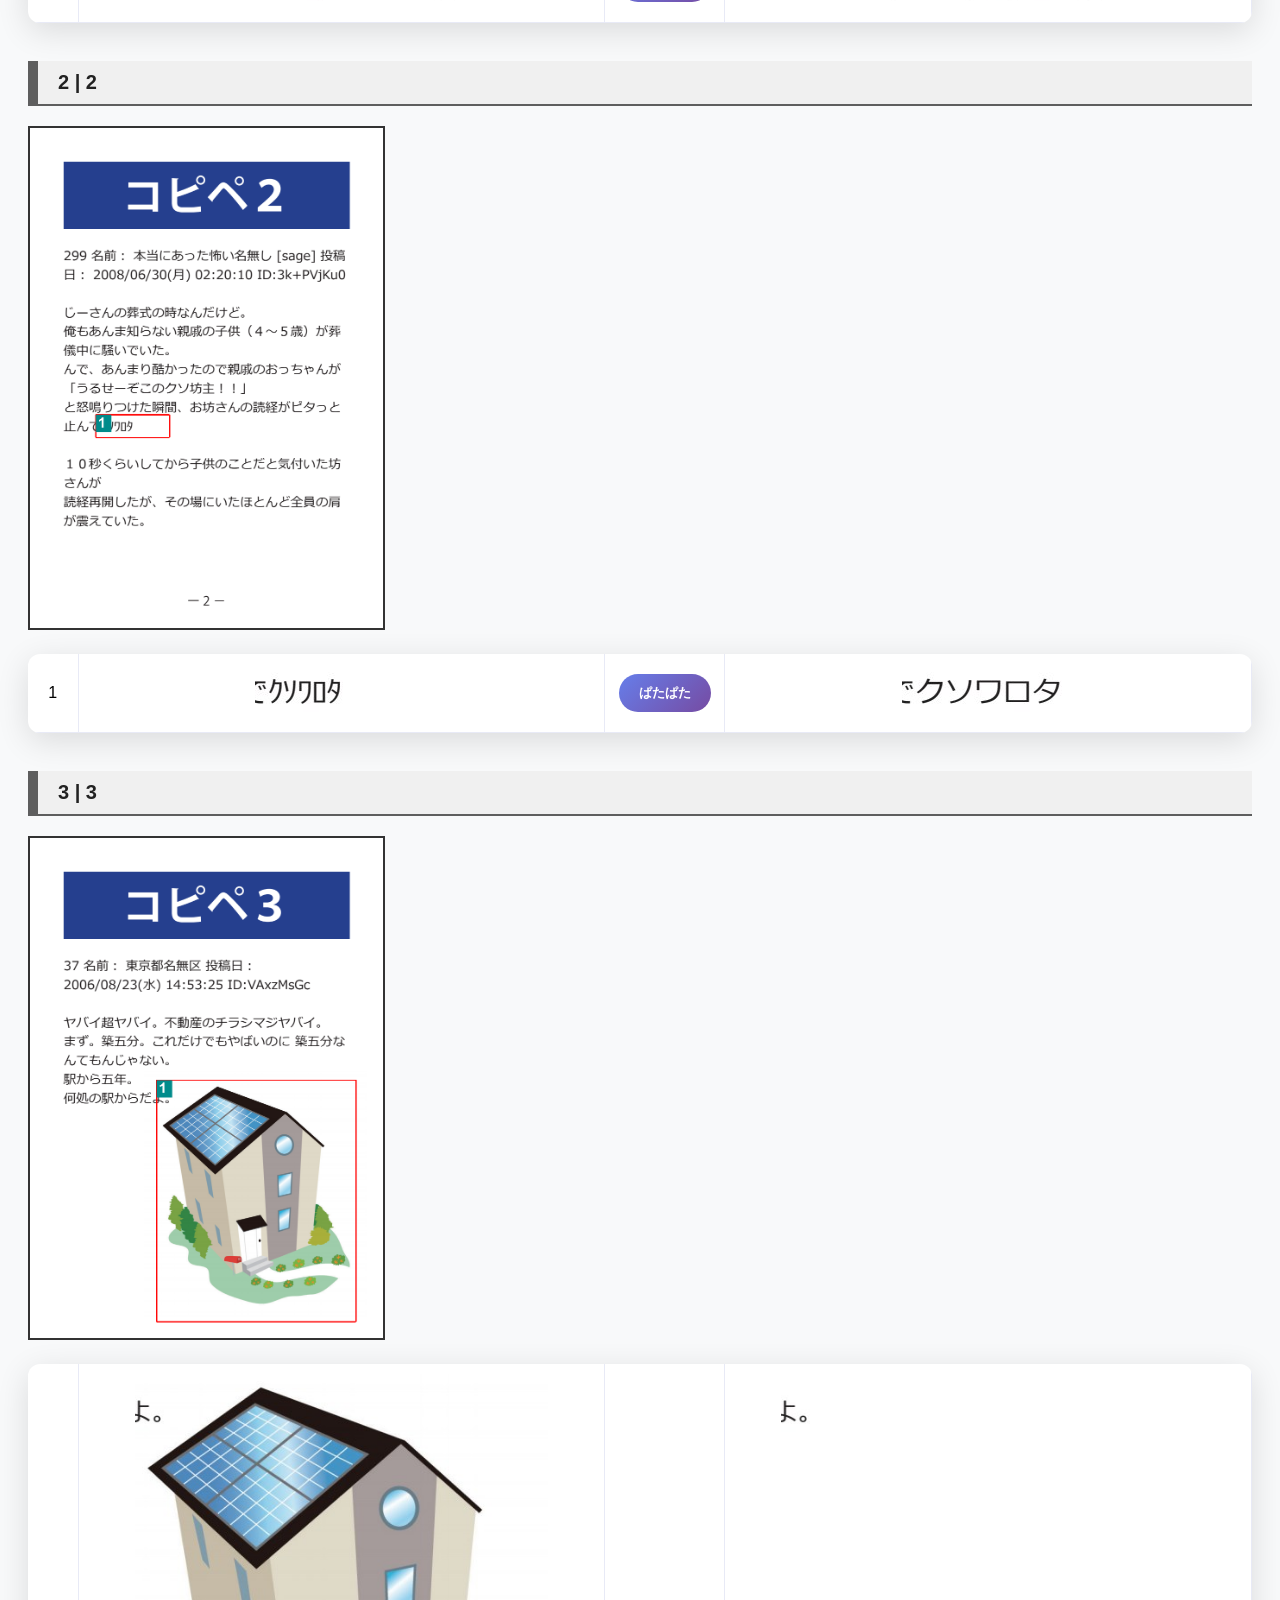
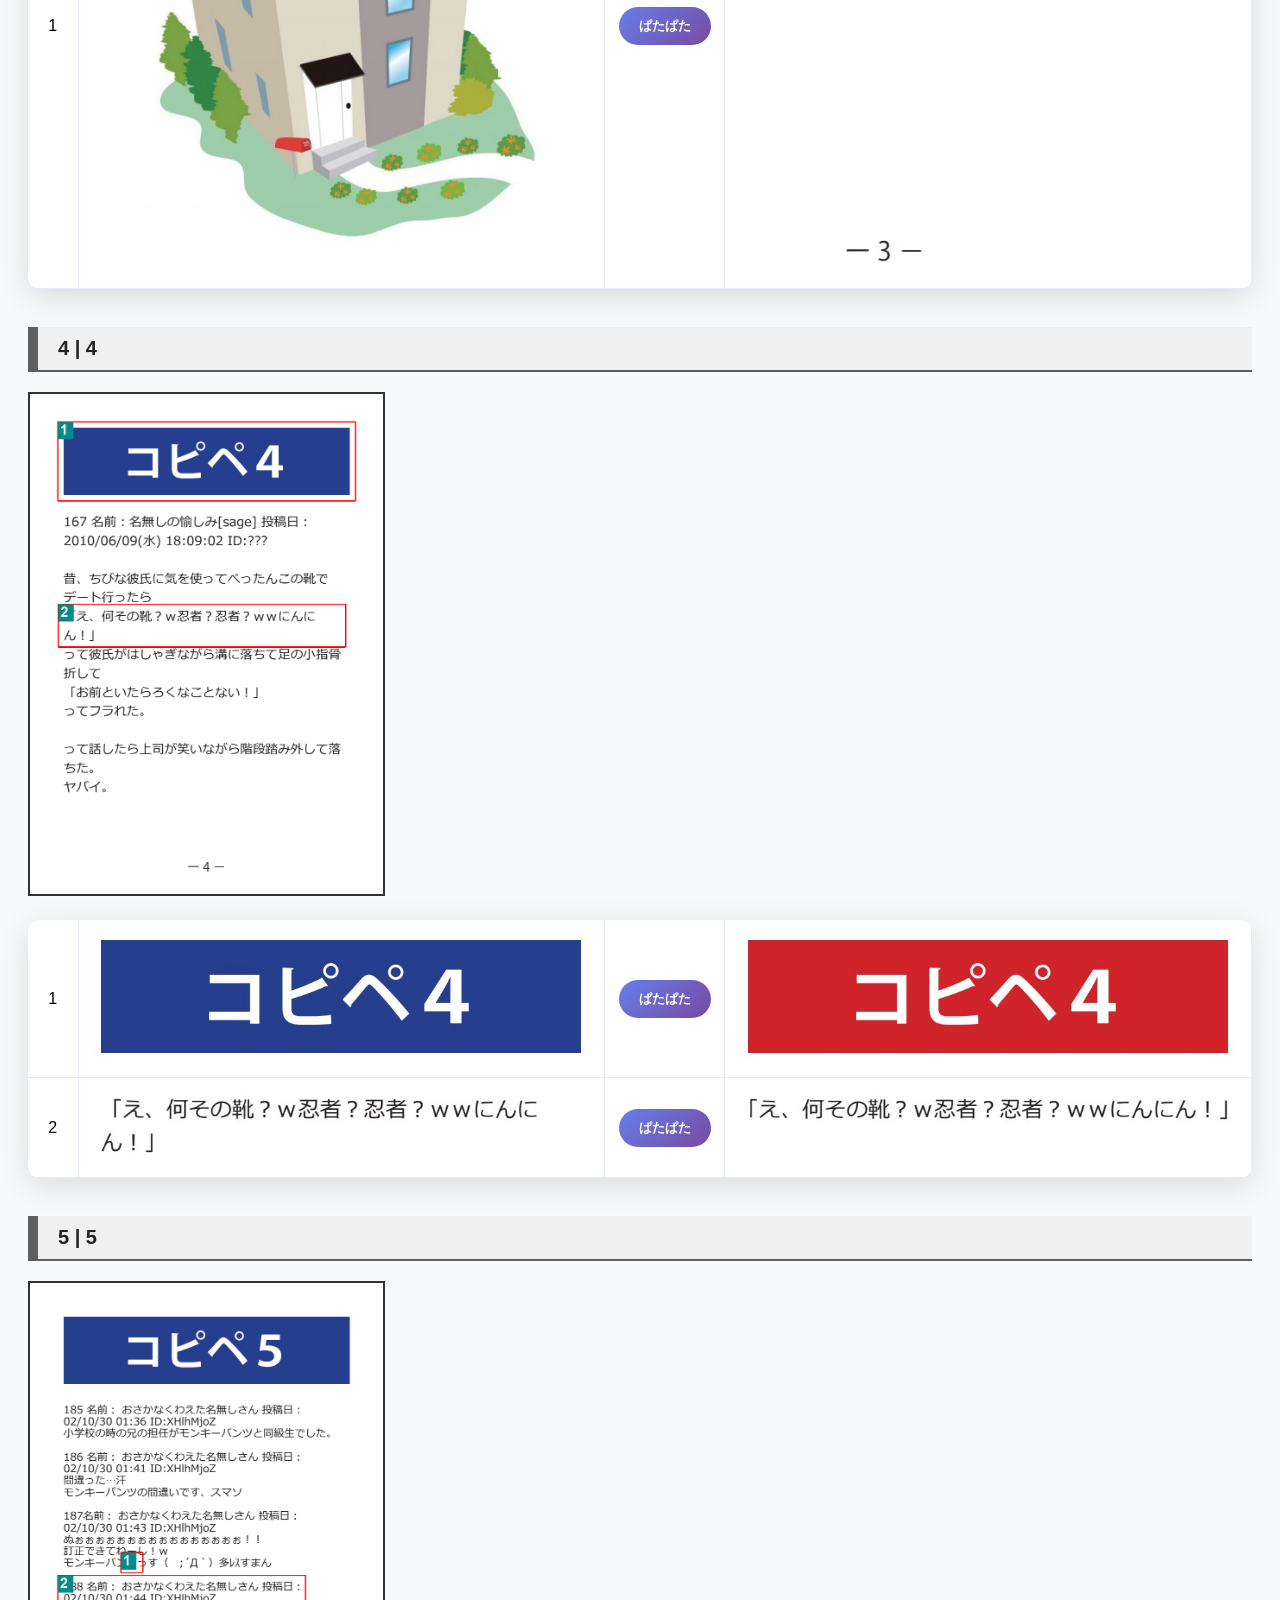
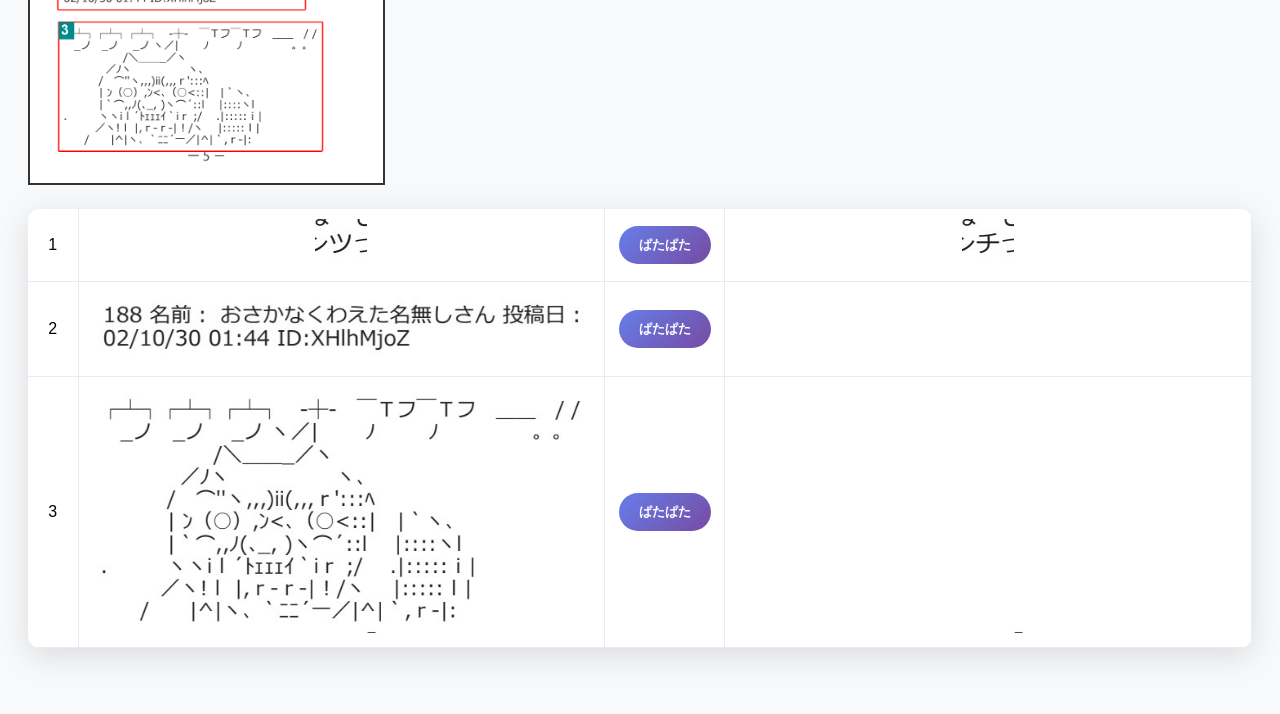
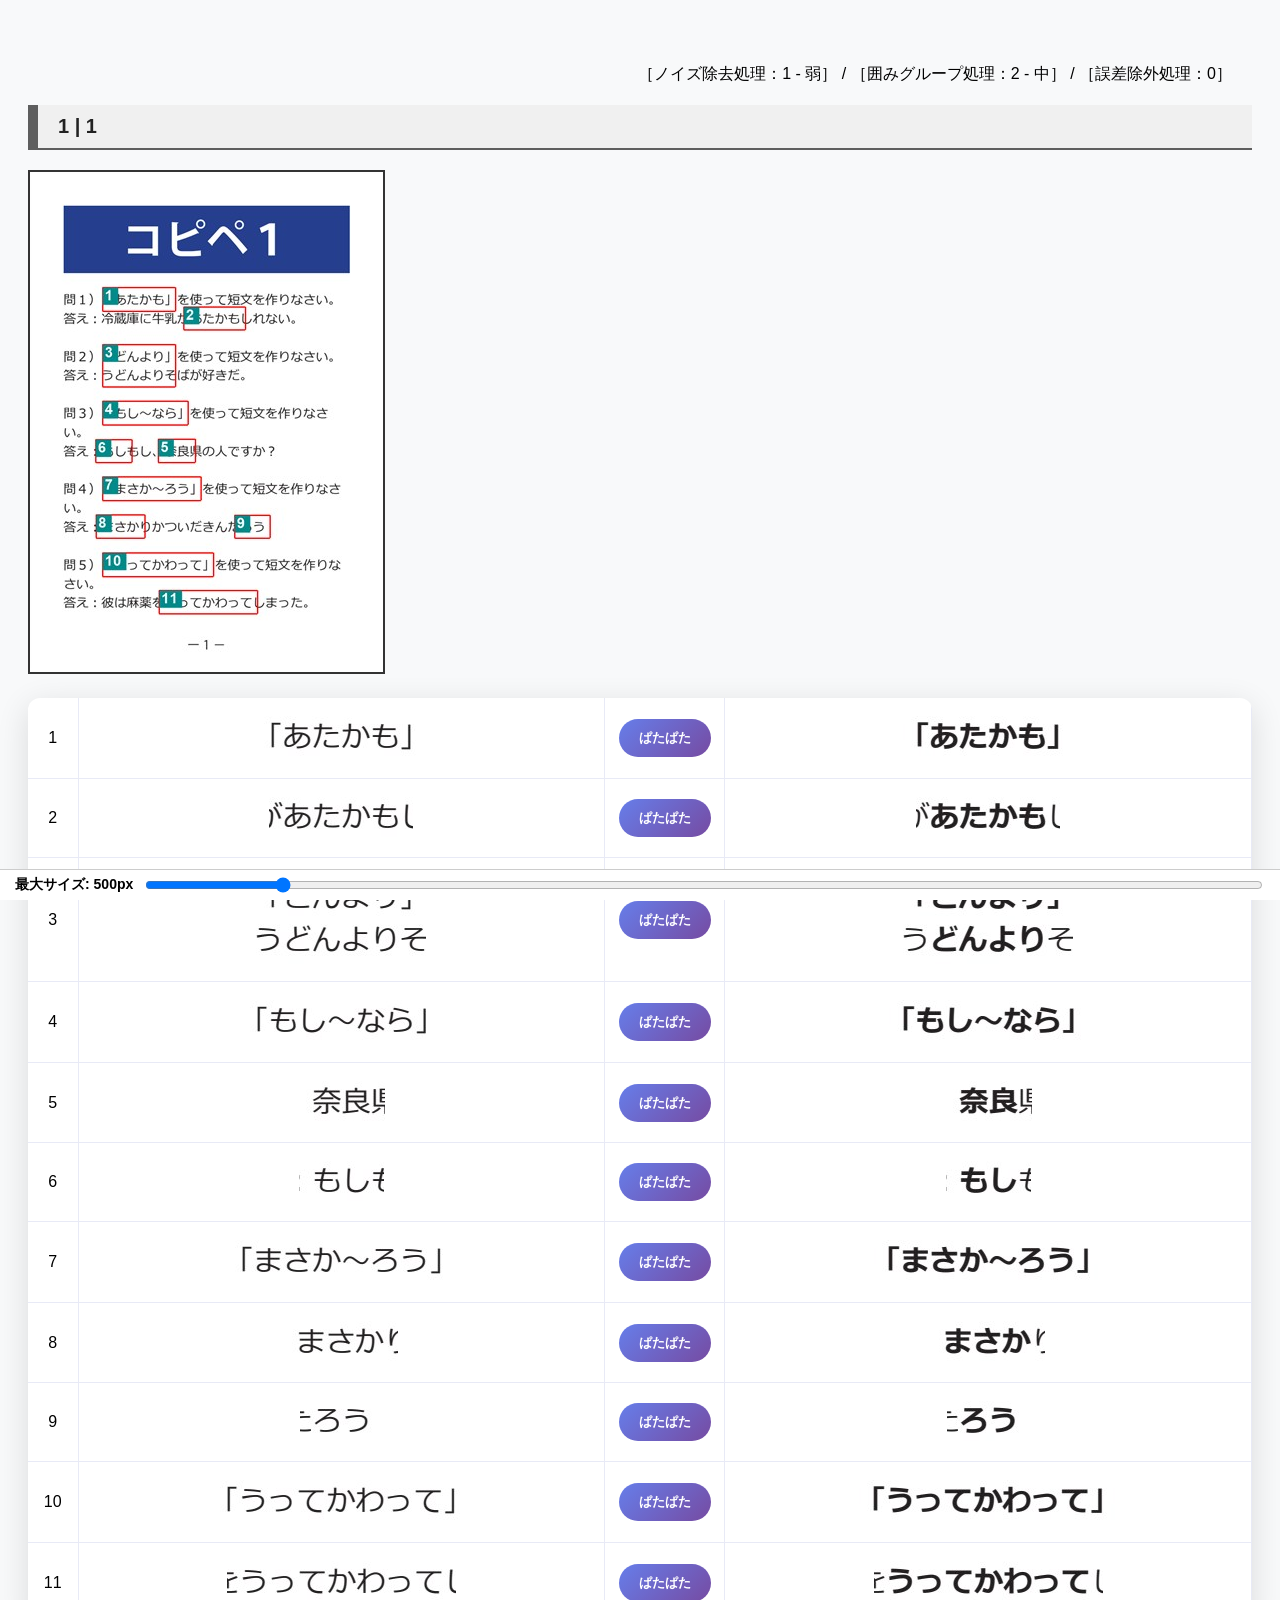
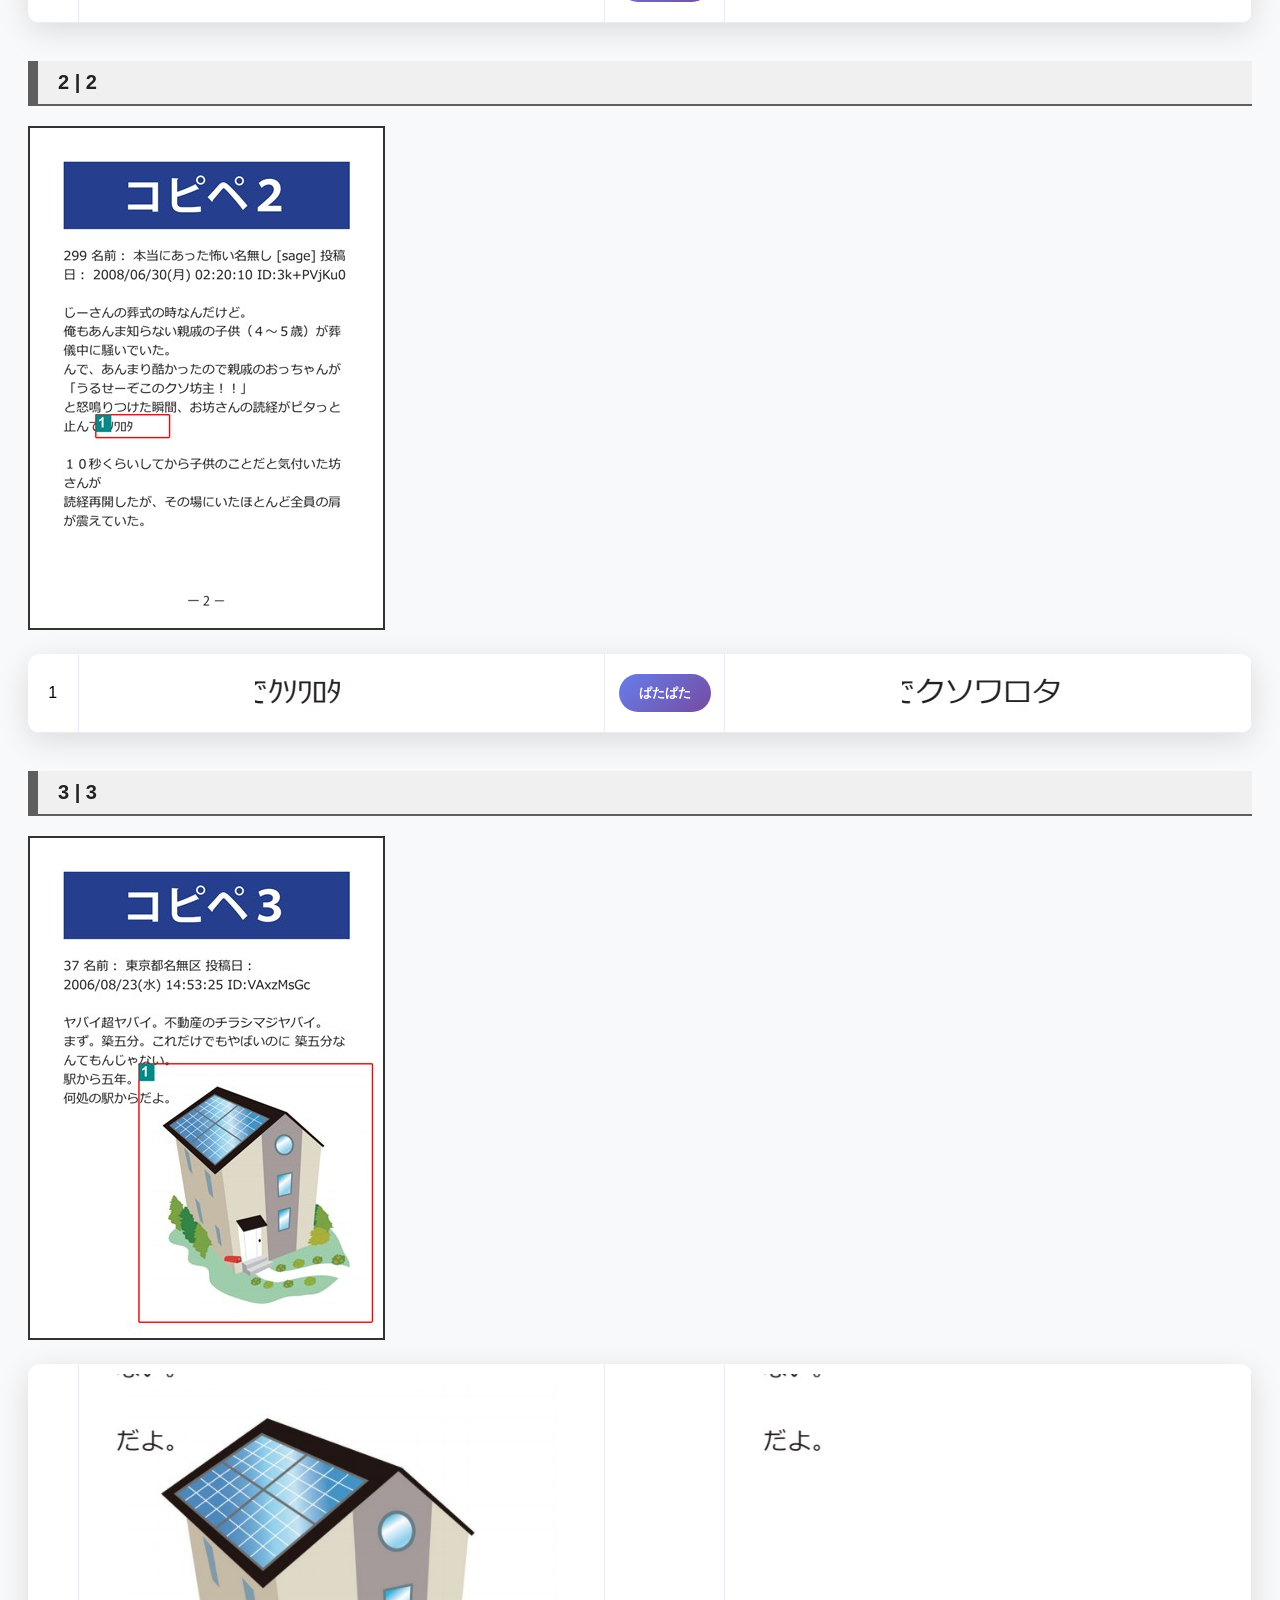
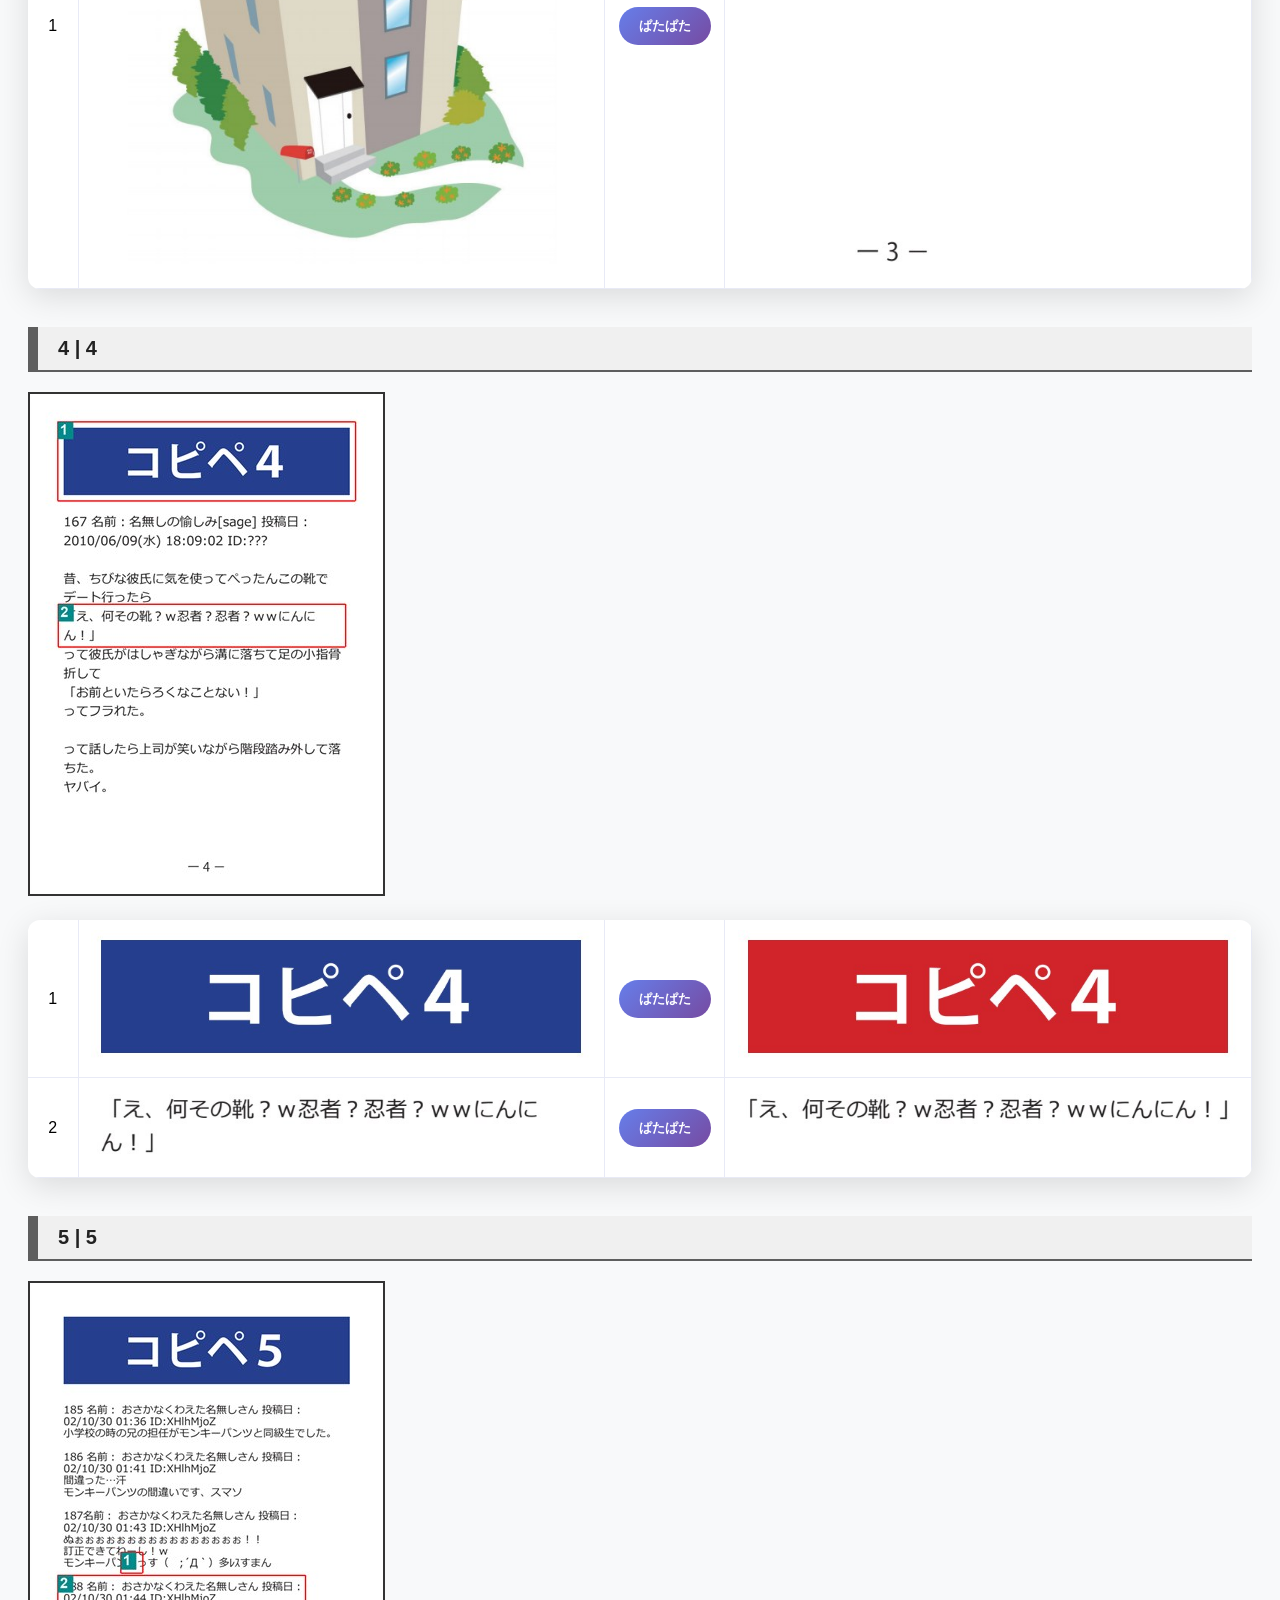
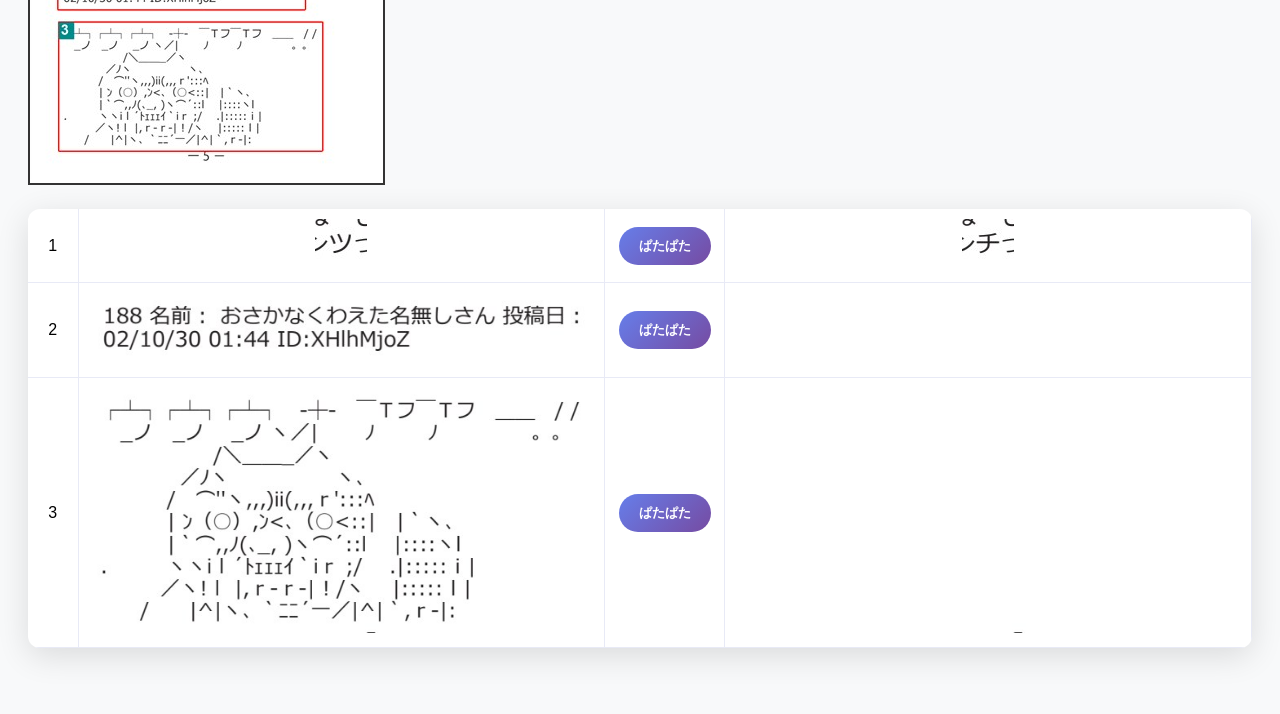
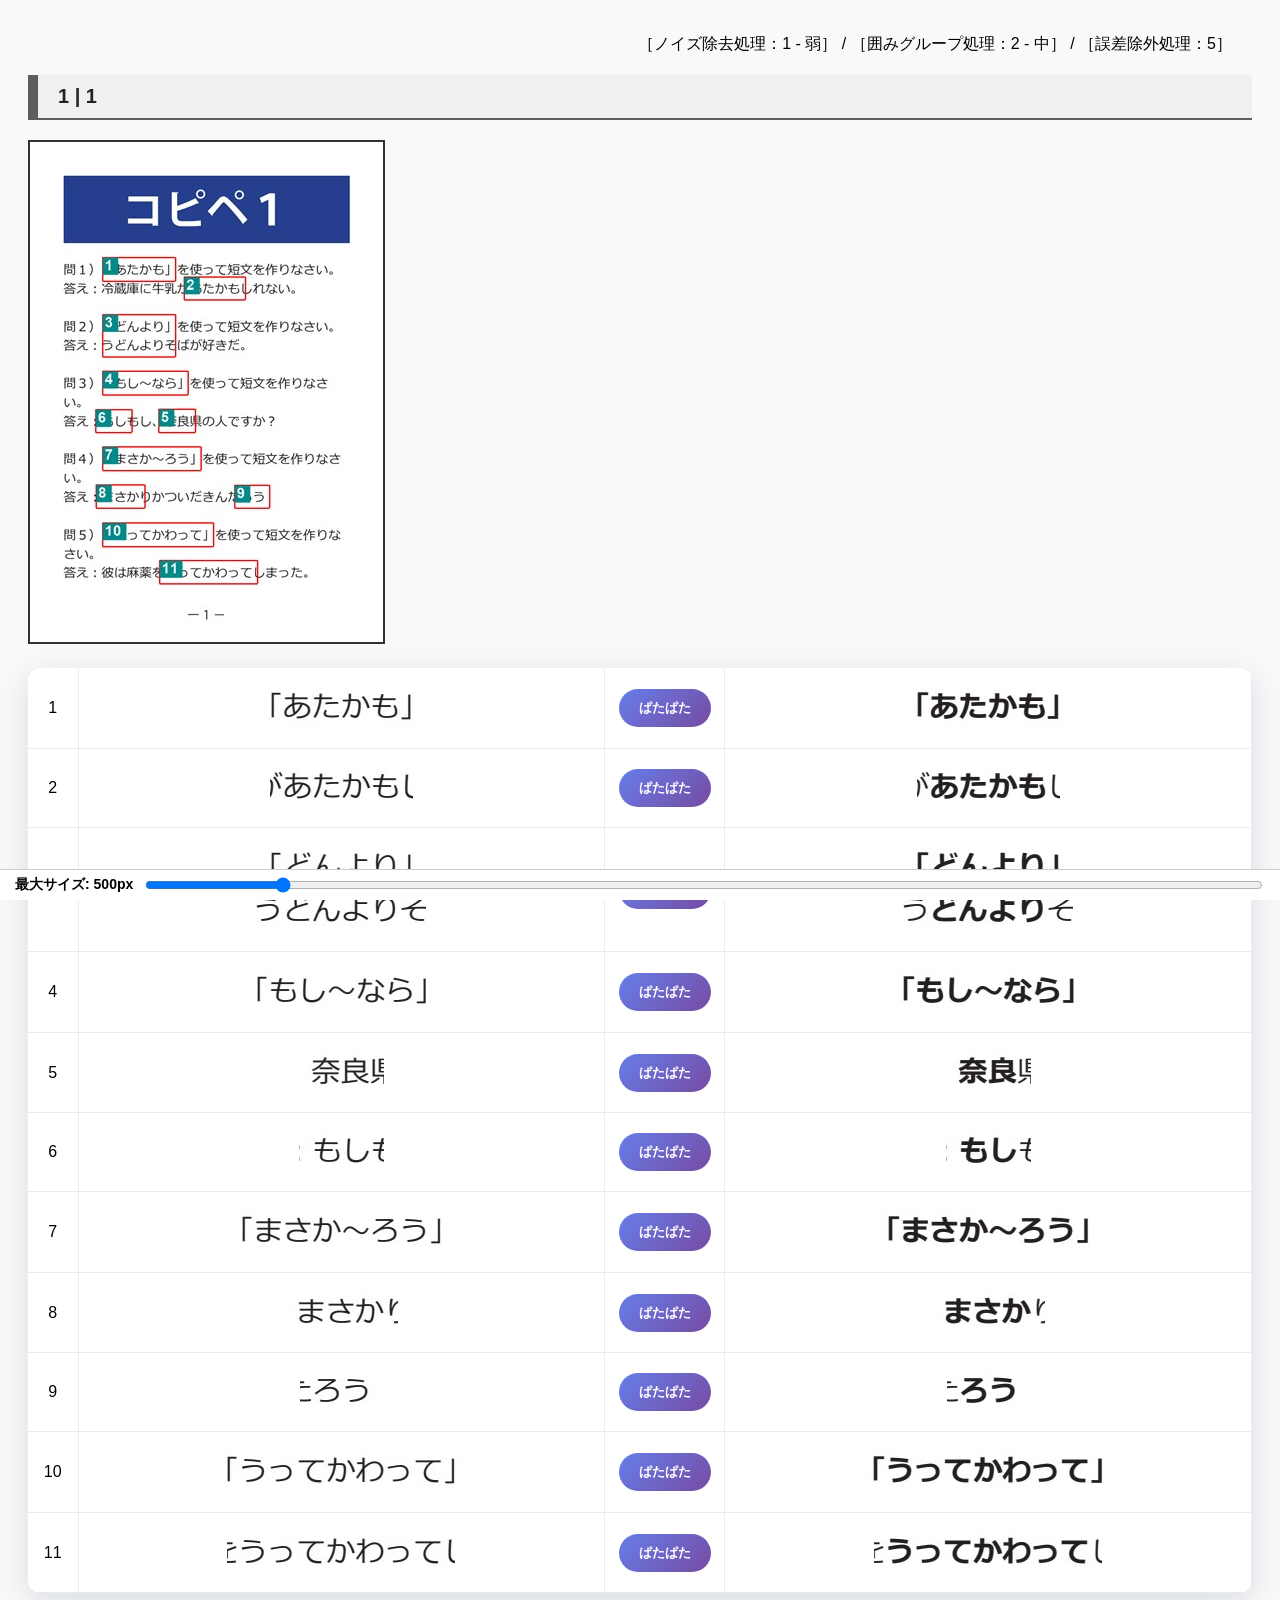
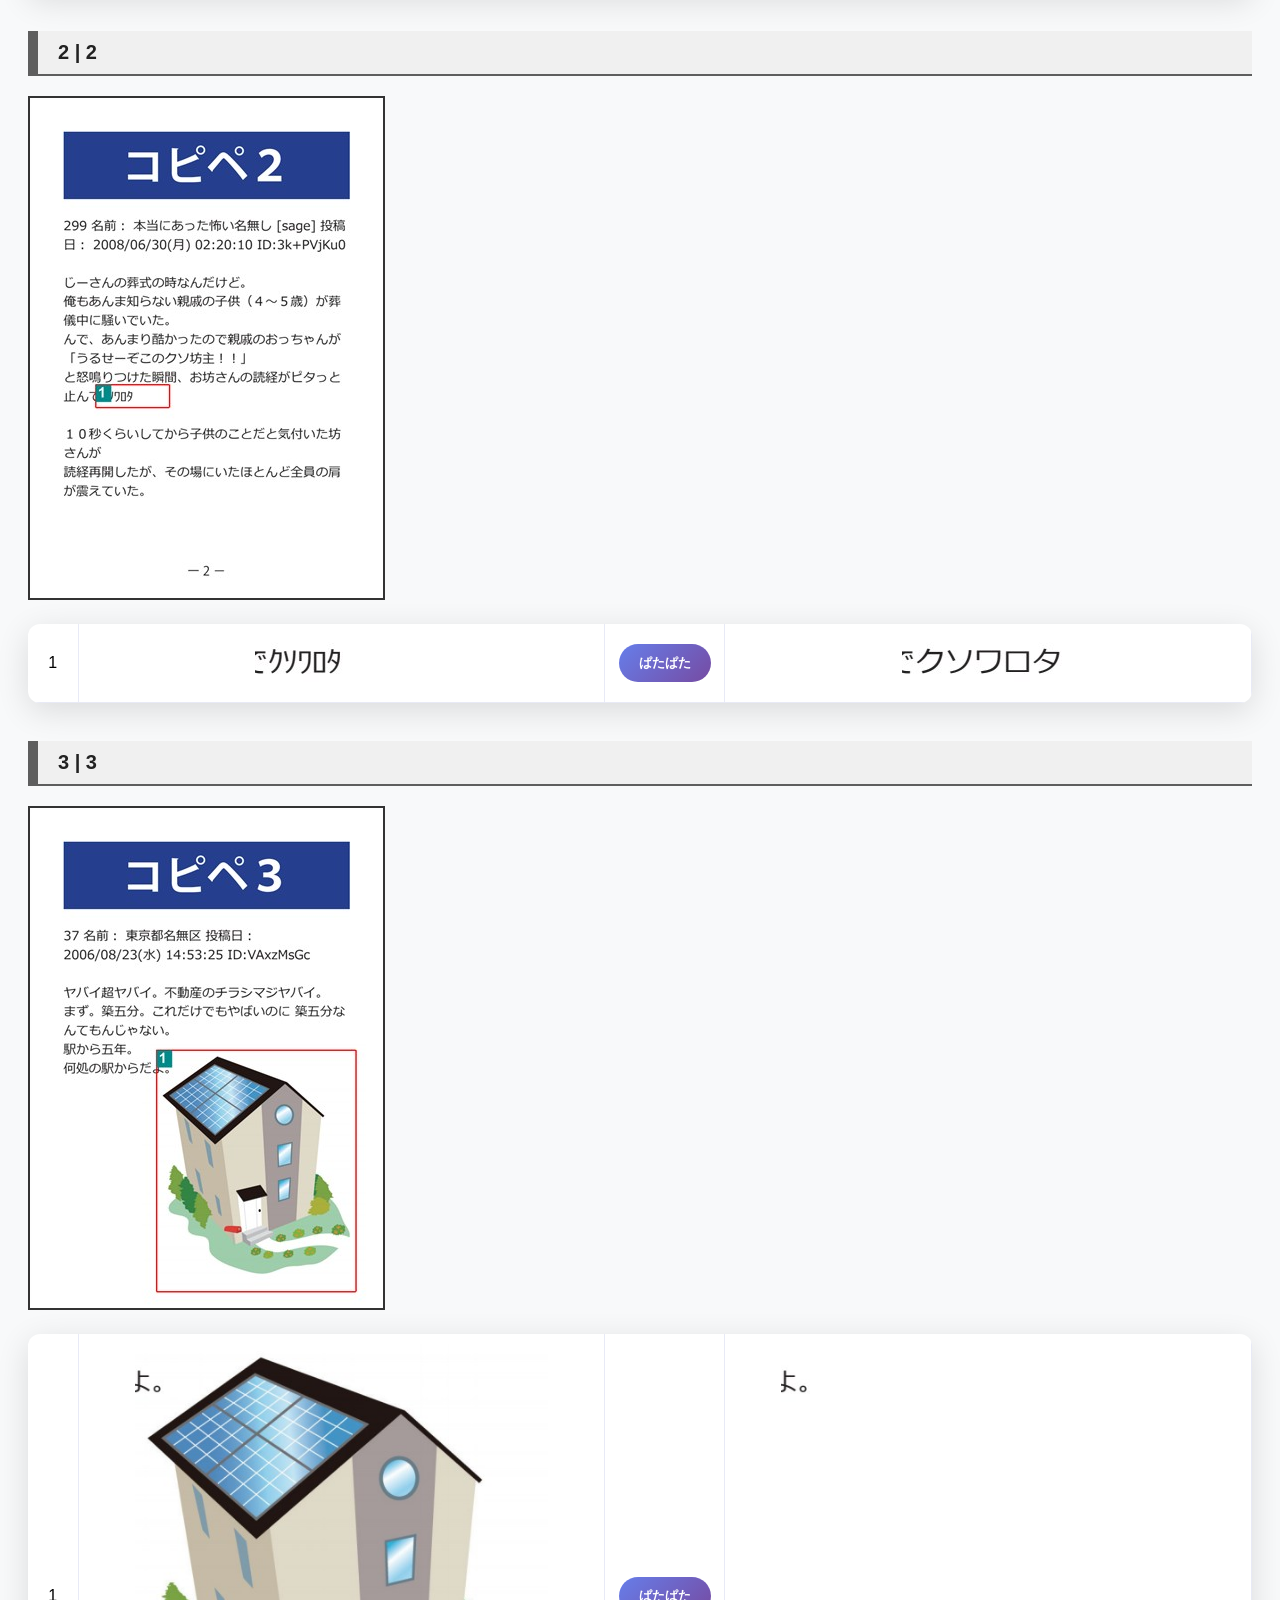
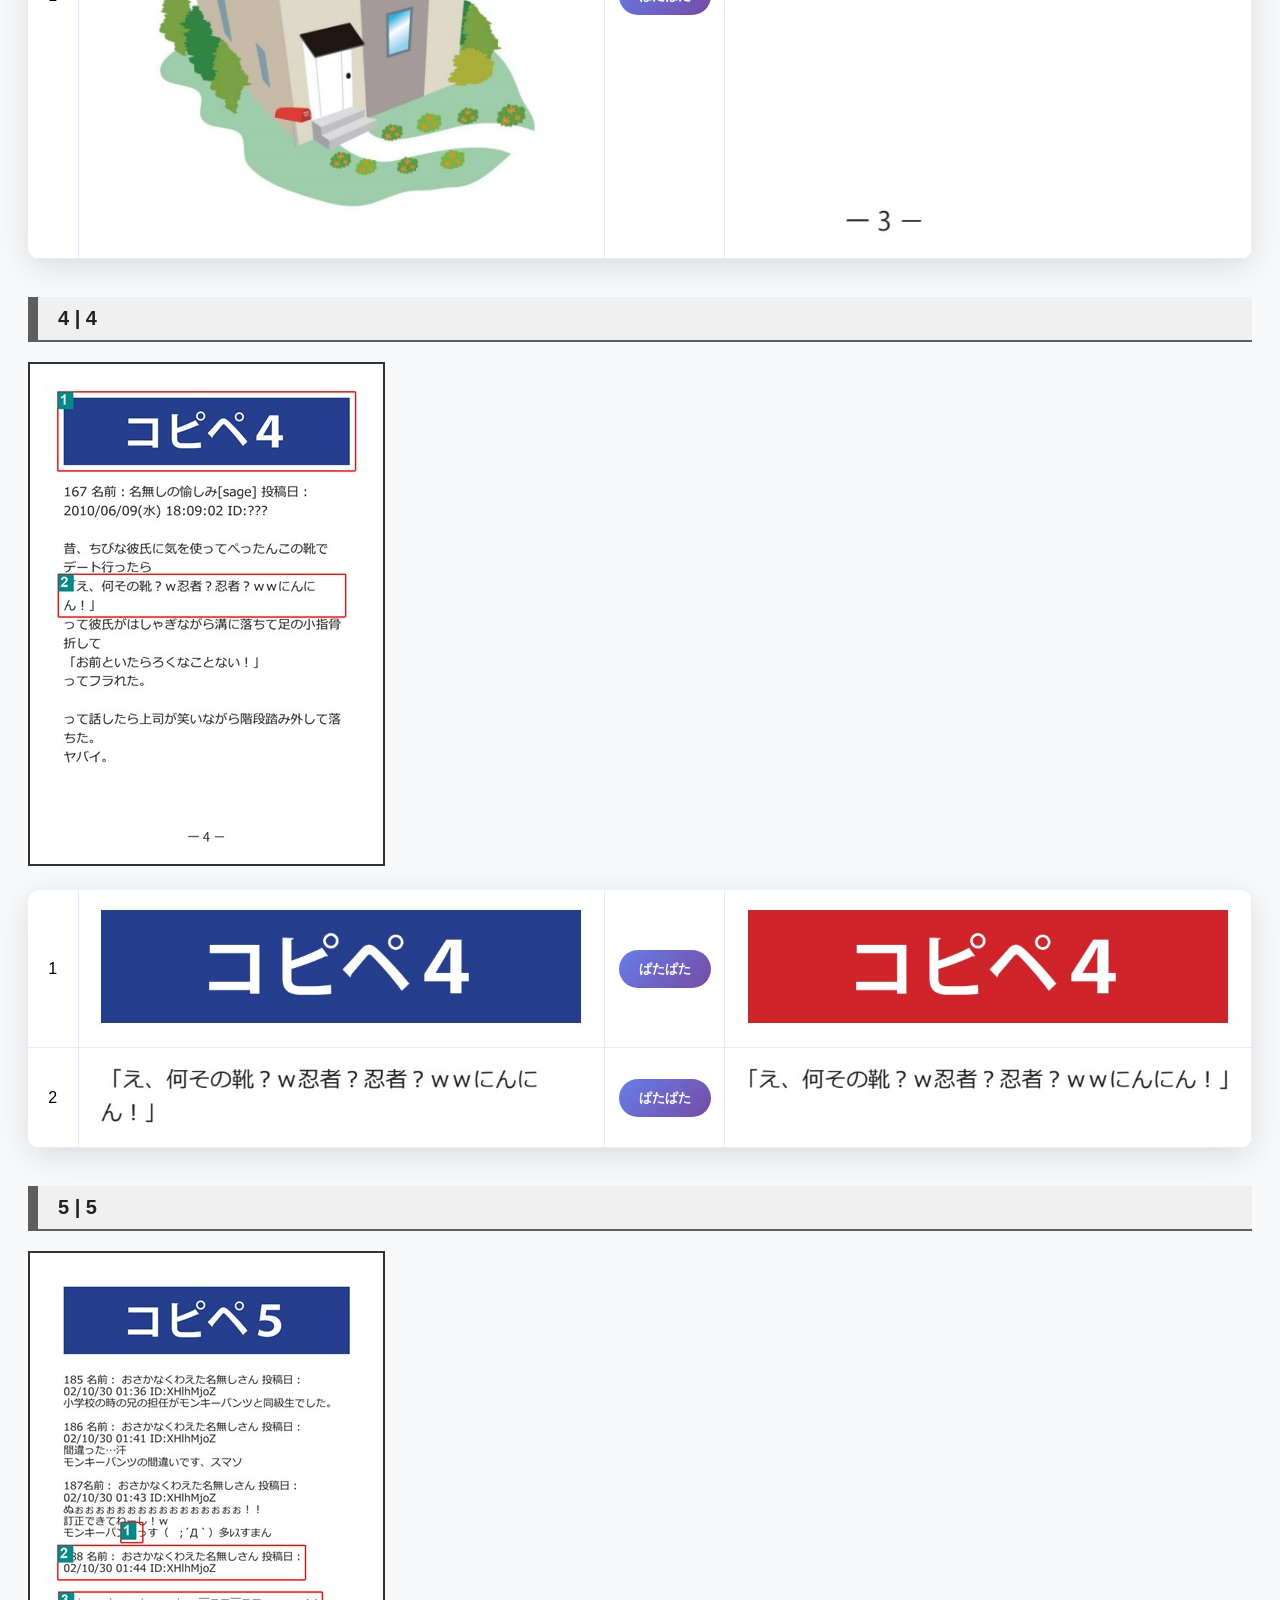
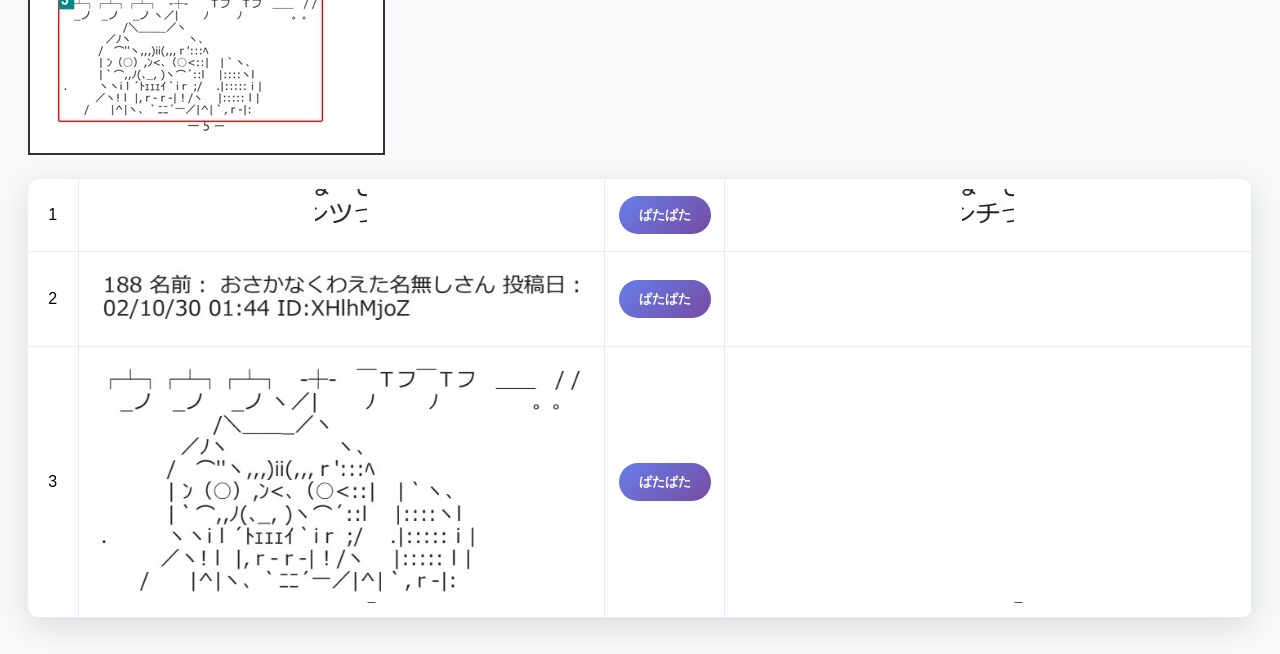
